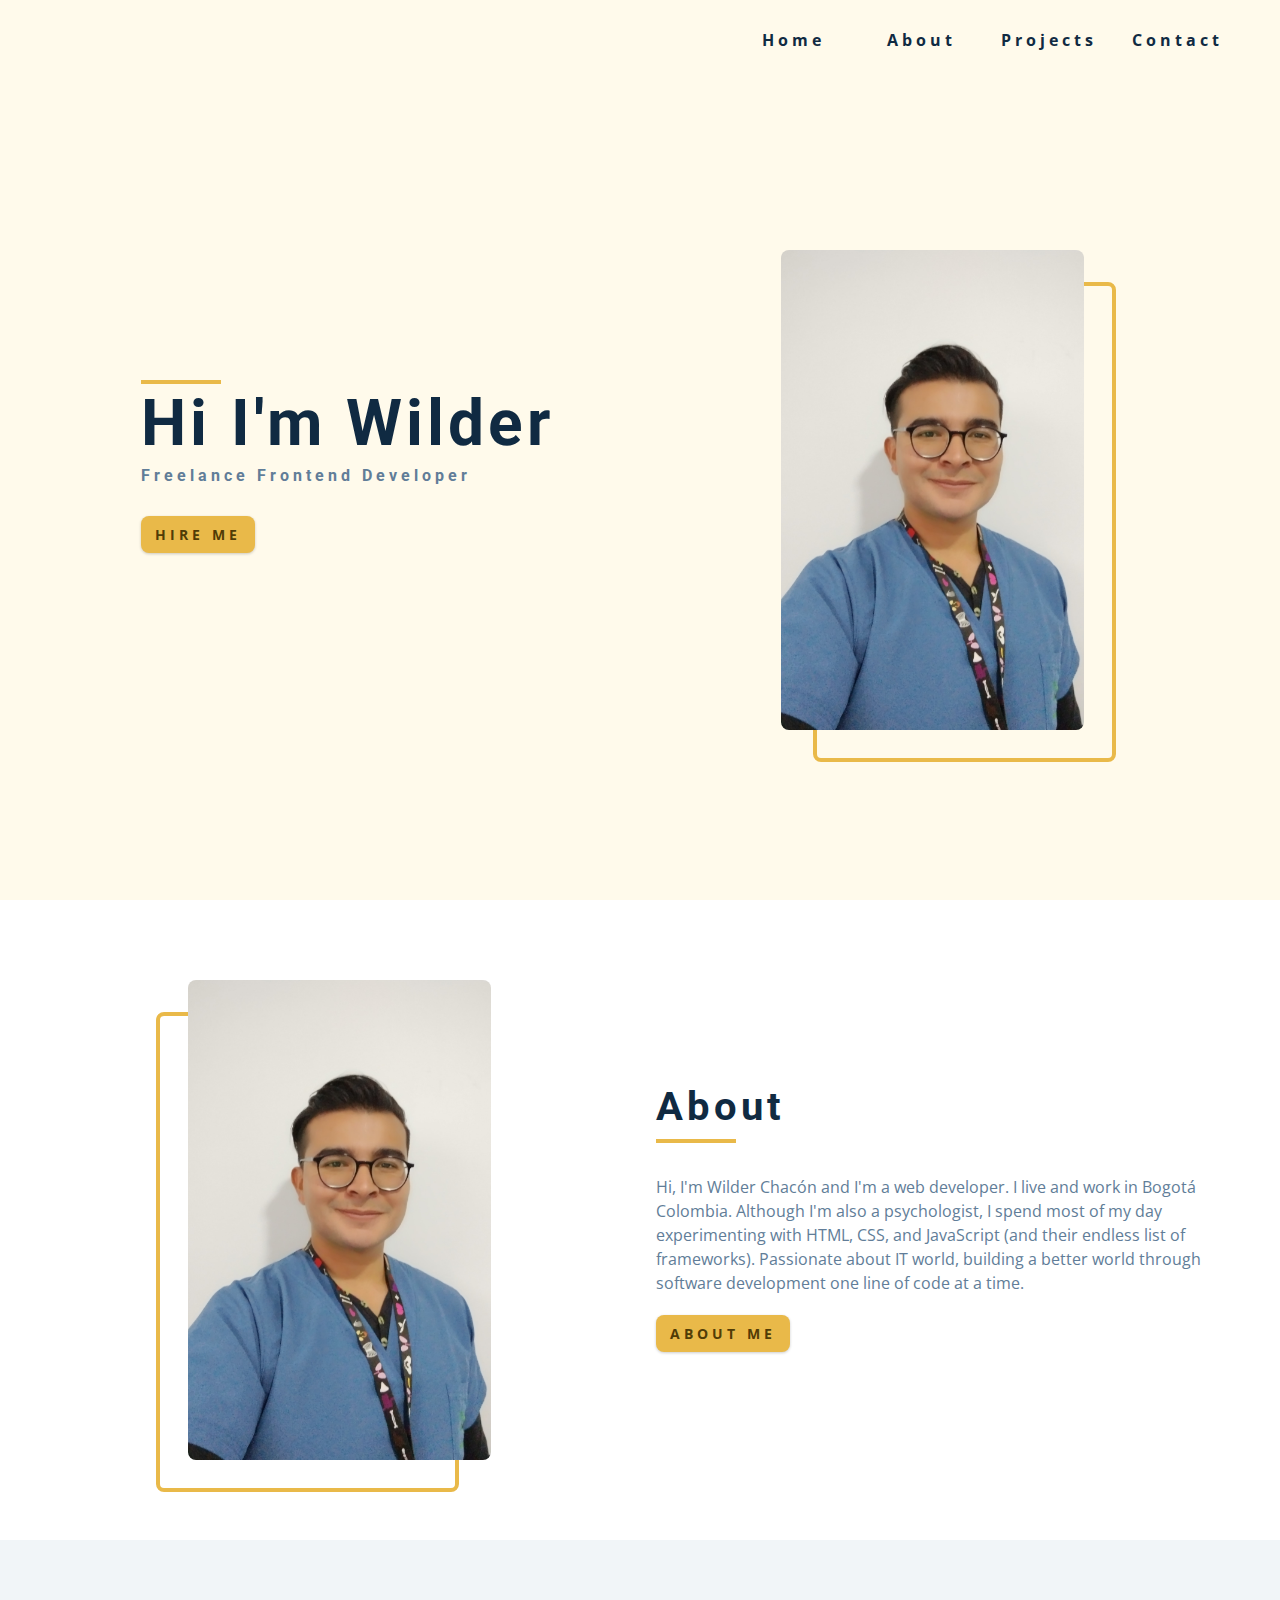
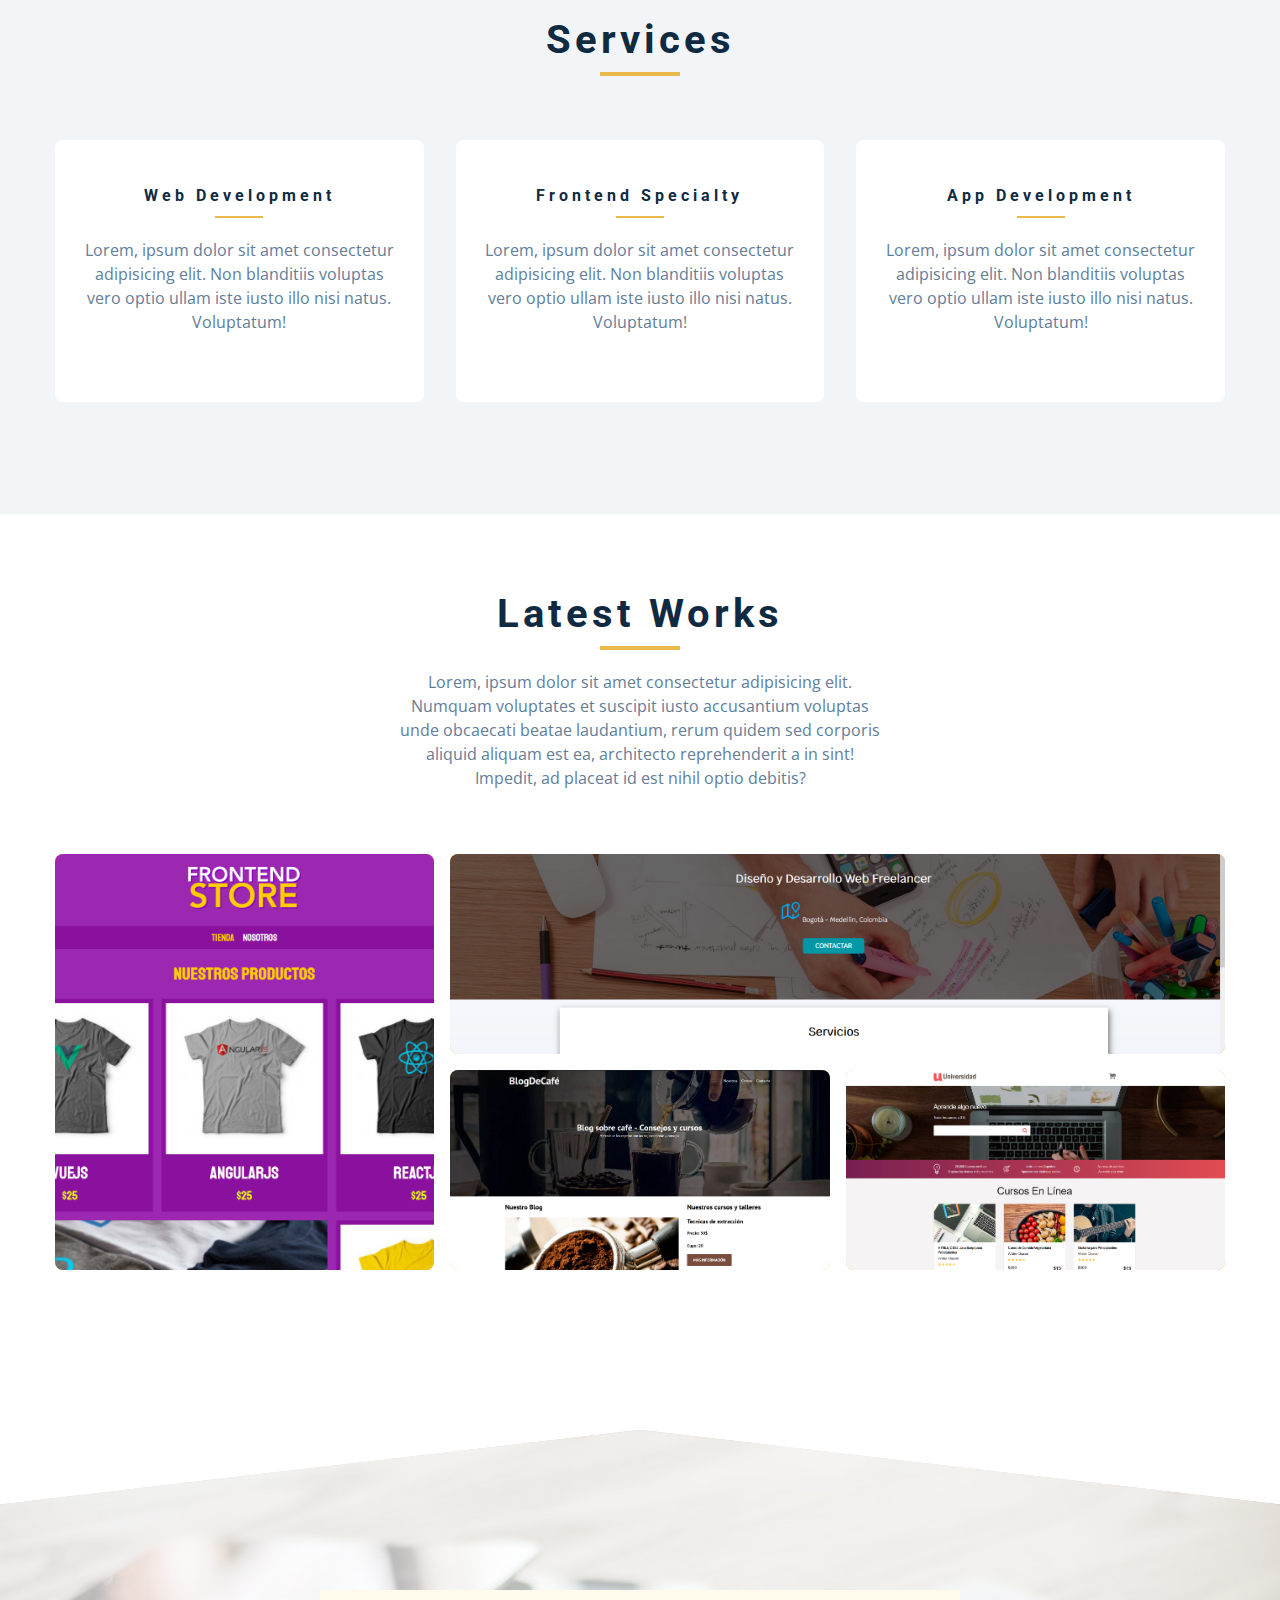
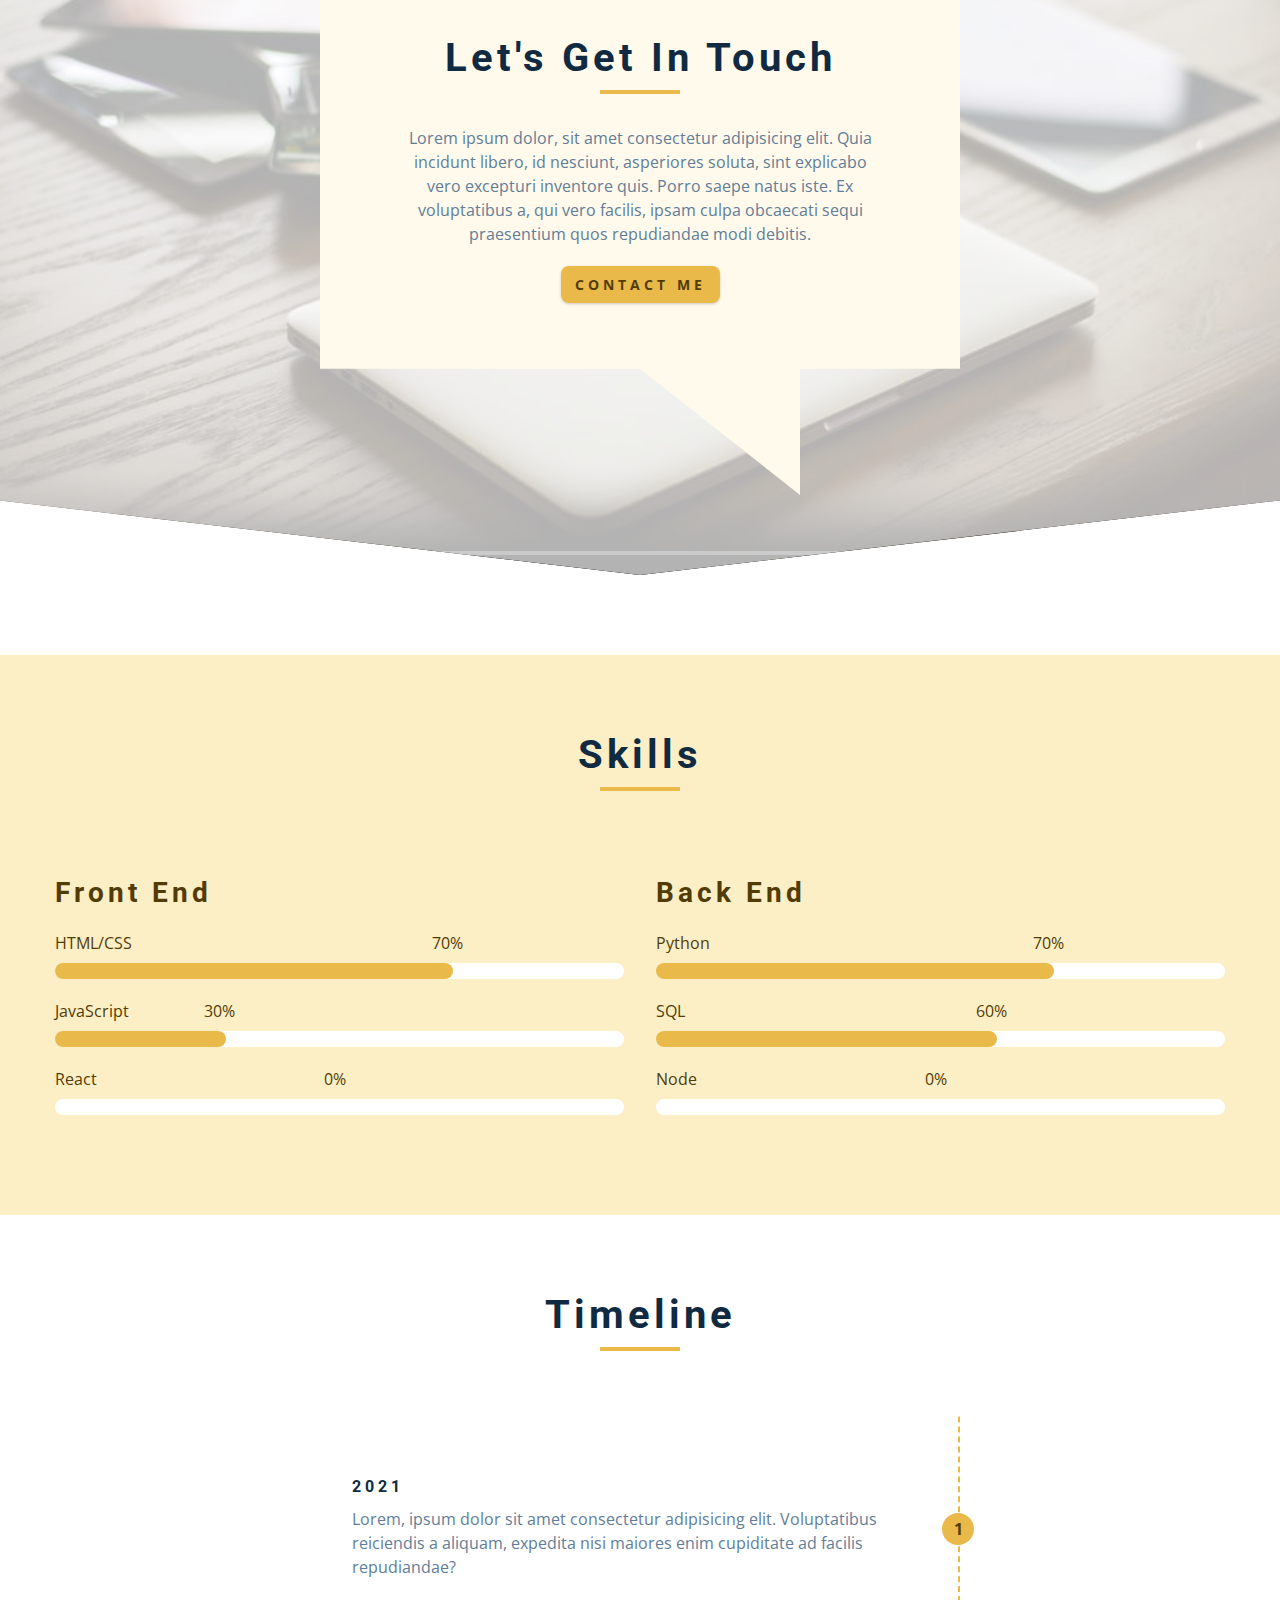
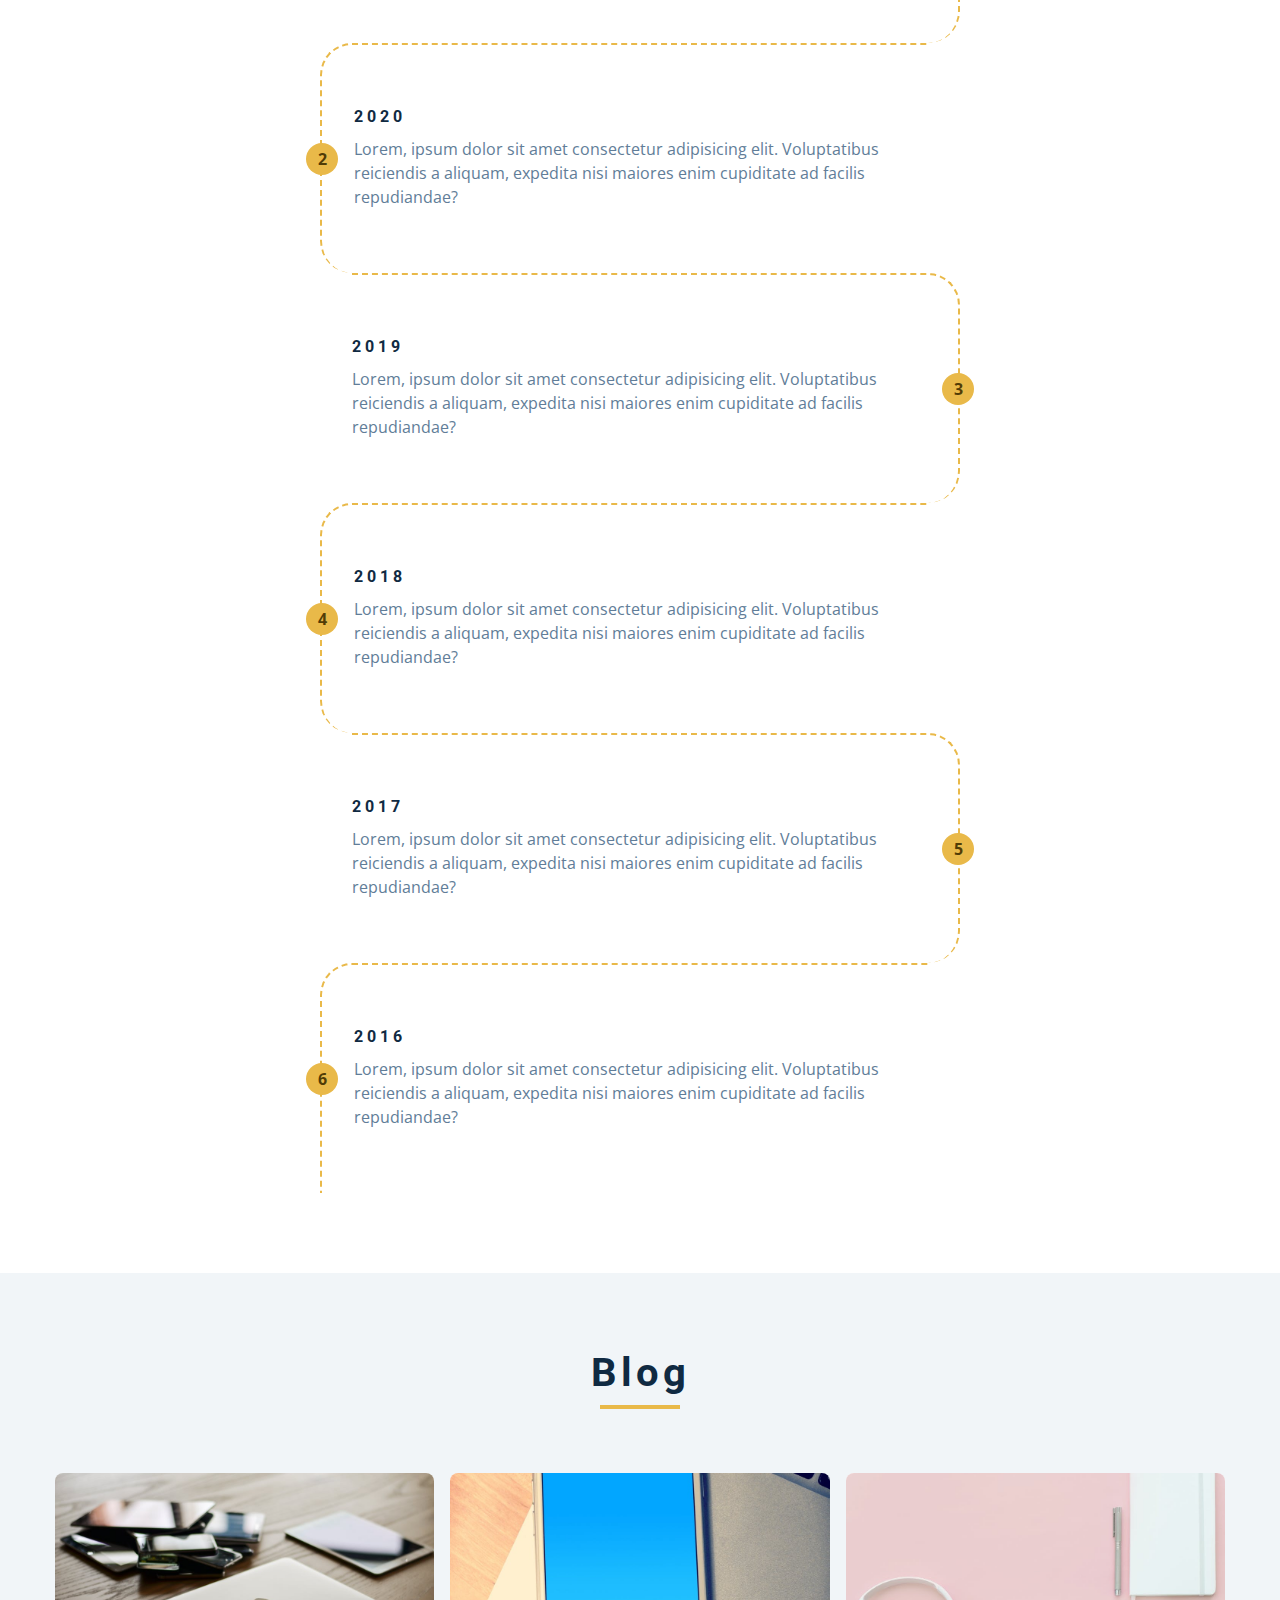
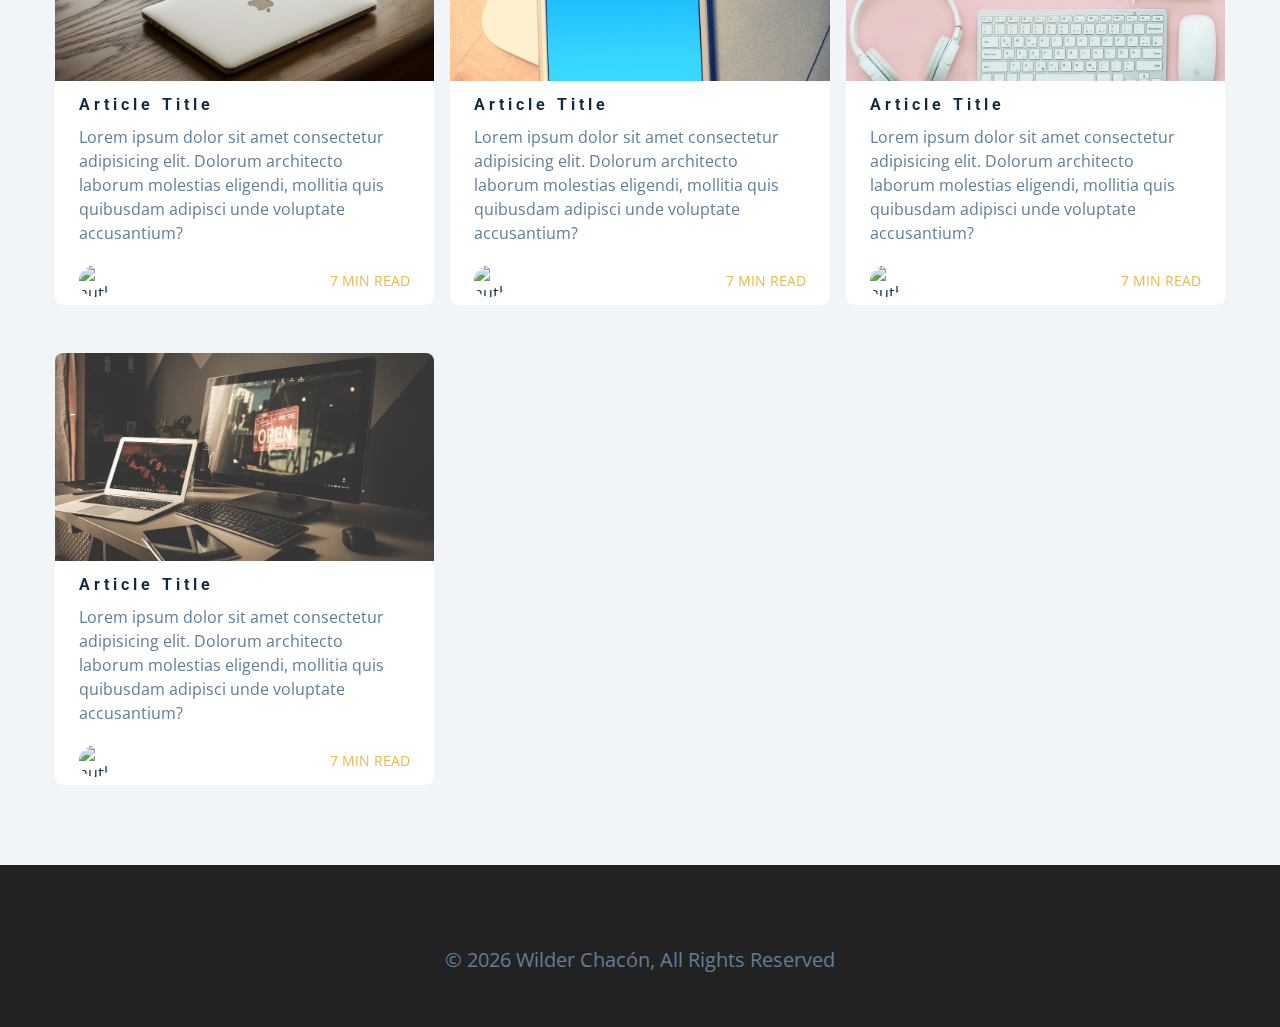
==== index.html @ e67a5738 "3" ====
<!DOCTYPE html>
<html lang="en">
    <head>
        <meta charset="UTF-8" />
        <meta name="viewport" content="width=device-width, initial-scale=1.0" />
        <title>Wilder Chacón || Home</title>
        <!-- font-awesome -->
        <link
            rel="stylesheet"
            href="./fontawesome-free-5.12.1-web/css/all.min.css"
        />
        <!-- css -->
        <link rel="stylesheet" href="./css/styles.css" />
    </head>
    <body>
        <!-- navbar -->
        <nav class="nav" id="nav">
            <div class="nav-center">
                <!-- nav header -->
                <div class="nav-header">
                    <!-- <img src="./images/logo.svg" class="nav-logo" alt="" /> -->
                    <button class="nav-btn" id="nav-btn">
                        <i class="fas fa-bars"></i>
                    </button>
                </div>
                <!-- nav links -->
                <ul class="nav-links">
                    <li>
                        <a href="./index.html">home</a>
                    </li>
                    <li>
                        <a href="./about.html">about</a>
                    </li>
                    <li>
                        <a href="./projects.html">projects</a>
                    </li>
                    <li>
                        <a href="./contact.html">contact</a>
                    </li>
                </ul>
            </div>
        </nav>
        <!-- end of navbar -->
        <!-- sidebar -->
        <aside class="sidebar" id="sidebar">
            <div>
                <button class="close-btn" id="close-btn">
                    <i class="fas fa-times"></i>
                </button>
                <ul class="sidebar-links">
                    <li>
                        <a href="./index.html">home</a>
                    </li>
                    <li>
                        <a href="./about.html">about</a>
                    </li>
                    <li>
                        <a href="./projects.html">projects</a>
                    </li>
                    <li>
                        <a href="./contact.html">contact</a>
                    </li>
                </ul>
                <!-- social icons -->
                <ul class="social-icons">
                    <li>
                        <a href="https://twitter.com" class="social-icon">
                            <i class="fab fa-facebook"></i>
                        </a>
                    </li>
                    <li>
                        <a href="https://twitter.com" class="social-icon">
                            <i class="fab fa-linkedin"></i>
                        </a>
                    </li>
                    <li>
                        <a href="https://twitter.com" class="social-icon">
                            <i class="fab fa-squarespace"></i>
                        </a>
                    </li>
                    <li>
                        <a href="https://twitter.com" class="social-icon">
                            <i class="fab fa-behance"></i>
                        </a>
                    </li>
                    <li>
                        <a href="https://twitter.com" class="social-icon">
                            <i class="fab fa-instagram"></i>
                        </a>
                    </li>
                </ul>
            </div>
        </aside>
        <!-- end of sidebar -->
        <!-- header -->
        <header class="hero">
            <div class="section-center hero-center">
                <article class="hero-info">
                    <div class="underline"></div>
                    <h1>Hi i'm Wilder</h1>
                    <h4>freelance frontend developer</h4>
                    <a href="./contact.html" class="btn hero-btn">hire me </a>
                    <ul class="social-icons hero-icons">
                        <li>
                            <a href="https://twitter.com" class="social-icon">
                                <i class="fab fa-facebook"></i>
                            </a>
                        </li>
                        <li>
                            <a href="https://twitter.com" class="social-icon">
                                <i class="fab fa-linkedin"></i>
                            </a>
                        </li>
                        <li>
                            <a href="https://twitter.com" class="social-icon">
                                <i class="fab fa-squarespace"></i>
                            </a>
                        </li>
                        <li>
                            <a href="https://twitter.com" class="social-icon">
                                <i class="fab fa-behance"></i>
                            </a>
                        </li>
                        <li>
                            <a href="https://twitter.com" class="social-icon">
                                <i class="fab fa-instagram"></i>
                            </a>
                        </li>
                    </ul>
                </article>
                <article class="hero-img">
                    <img
                        src="./images/hero-img.jpg"
                        class="hero-photo"
                        alt="Wilder Chacón"
                    />
                </article>
            </div>
        </header>
        <!-- end of header -->
        <!-- about -->
        <section class="section about">
            <div class="section-center about-center">
                <!-- about img -->
                <article class="about-img">
                    <img
                        src="./images/hero-img-small.jpg"
                        class="hero-photo"
                        alt="about img"
                    />
                </article>
                <!-- about info -->
                <article class="about-info">
                    <!-- section title -->
                    <div class="section-title about-title">
                        <h2>about</h2>
                        <div class="underline"></div>
                    </div>
                    <!-- end of section title -->
                    <p>
                        Hi, I'm Wilder Chacón and I'm a web developer. I live and work in Bogotá Colombia. Although I'm also a psychologist, I spend most of my day experimenting with HTML, CSS, and JavaScript (and their endless list of frameworks). Passionate about IT world, building a better world through software development one line of code at a time. 
                    </p>
                    <a href="./about.html" class="btn">about me</a>
                </article>
            </div>
        </section>
        <!-- end of about -->
        <!-- services -->
        <section class="section bg-grey">
            <!-- section title -->
            <div class="section-title">
                <h2>services</h2>
                <div class="underline"></div>
            </div>
            <!-- end of section title -->
            <div class="services-center section-center">
                <!-- single service -->
                <article class="service">
                    <i class="fas fa-code service-icon"> </i>
                    <h4>web development</h4>
                    <div class="underline"></div>
                    <p>
                        Lorem, ipsum dolor sit amet consectetur adipisicing
                        elit. Non blanditiis voluptas vero optio ullam iste
                        iusto illo nisi natus. Voluptatum!
                    </p>
                </article>
                <!-- end of single service -->
                <!-- single service -->
                <article class="service">
                    <i class="fab fa-sketch service-icon"> </i>
                    <h4>frontend specialty</h4>
                    <div class="underline"></div>
                    <p>
                        Lorem, ipsum dolor sit amet consectetur adipisicing
                        elit. Non blanditiis voluptas vero optio ullam iste
                        iusto illo nisi natus. Voluptatum!
                    </p>
                </article>
                <!-- end of single service -->
                <!-- single service -->
                <article class="service">
                    <i class="fab fa-android service-icon"> </i>
                    <h4>app development</h4>
                    <div class="underline"></div>
                    <p>
                        Lorem, ipsum dolor sit amet consectetur adipisicing
                        elit. Non blanditiis voluptas vero optio ullam iste
                        iusto illo nisi natus. Voluptatum!
                    </p>
                </article>
                <!-- end of single service -->
            </div>
        </section>
        <!-- end of services -->
        <!-- projects -->
        <section class="section projects">
            <!-- section title -->
            <div class="section-title">
                <h2>Latest works</h2>
                <div class="underline"></div>
                <p class="projects-text">
                    Lorem, ipsum dolor sit amet consectetur adipisicing elit.
                    Numquam voluptates et suscipit iusto accusantium voluptas
                    unde obcaecati beatae laudantium, rerum quidem sed corporis
                    aliquid aliquam est ea, architecto reprehenderit a in sint!
                    Impedit, ad placeat id est nihil optio debitis?
                </p>
            </div>
            <!-- end of section title -->
            <div class="section-center projects-center">
                <!-- single project -->
                <a href="./projects.html" class="project-1">
                    <article class="project">
                        <img
                            src="./images/Captura_freelance_web.png"
                            class="project-img"
                            alt="single project"
                        />
                        <div class="project-info">
                            <h4>Proyect Web Designer</h4>
                            <p>client name</p>
                        </div>
                    </article>
                </a>
                <!-- end of single project -->
                <!-- single project -->
                <a href="./projects.html" class="project-2">
                    <article class="project">
                        <img
                            src="./images/Captura_frontendStore_web.png"
                            class="project-img"
                            alt="single project"
                        />
                        <div class="project-info">
                            <h4>FrontEnd-Store</h4>
                            <p>client name</p>
                        </div>
                    </article>
                </a>
                <!-- end of single project -->
                <!-- single project -->
                <a href="./projects.html" class="project-3">
                    <article class="project">
                        <img
                            src="./images/Captura_blogCafe_web.png"
                            class="project-img"
                            alt="single project"
                        />
                        <div class="project-info">
                            <h4>Blog sobre café</h4>
                            <p>client name</p>
                        </div>
                    </article>
                </a>
                <!-- end of single project -->
                <!-- single project -->
                <a href="./projects.html" class="project-4">
                    <article class="project">
                        <img
                            src="./images/Captura_soppingCart_web.png"
                            class="project-img"
                            alt="single project"
                        />
                        <div class="project-info">
                            <h4>Shopping-cart Store</h4>
                            <p>client name</p>
                        </div>
                    </article>
                </a>
                <!-- end of single project -->
            </div>
        </section>
        <!-- end of projects -->
        <!-- connect -->
        <section class="connect">
            <video
                controls
                autoplay
                muted
                loop
                class="video-container"
                poster="./images/project-1.jpeg"
            >
                <source src="./videos/connect.mp4" type="video/mp4" />
                Sorry, your browser does not support embedded videos
            </video>
            <div class="video-banner">
                <!-- section title -->
                <div class="section-title">
                    <h2>Let's get in touch</h2>
                    <div class="underline"></div>
                </div>
                <!-- end of section title -->
                <p class="video-text">
                    Lorem ipsum dolor, sit amet consectetur adipisicing elit.
                    Quia incidunt libero, id nesciunt, asperiores soluta, sint
                    explicabo vero excepturi inventore quis. Porro saepe natus
                    iste. Ex voluptatibus a, qui vero facilis, ipsam culpa
                    obcaecati sequi praesentium quos repudiandae modi debitis.
                </p>
                <a href="./contact.html" class="btn">contact me</a>
            </div>
        </section>
        <!-- end of connect -->
        <!-- skills -->
        <section class="section skills">
            <!-- section title -->
            <div class="section-title">
                <h2>skills</h2>
                <div class="underline"></div>
            </div>
            <!-- end of section title -->
            <div class="section-center skills-center">
                <article>
                    <h3>front end</h3>
                    <!-- single skill -->
                    <div class="skill">
                        <p>HTML/CSS</p>
                        <div class="skill-container">
                            <div class="skill-value"></div>
                            <p class="skill-text">70%</p>
                        </div>
                    </div>
                    <!-- end of single skill -->
                    <!-- single skill -->
                    <div class="skill">
                        <p>JavaScript</p>
                        <div class="skill-container">
                            <div class="skill-value value-30"></div>
                            <p class="skill-text skill-30">30%</p>
                        </div>
                    </div>
                    <!-- end of single skill -->
                    <!-- single skill -->
                    <div class="skill">
                        <p>React</p>
                        <div class="skill-container">
                            <div class="skill-value value-0"></div>
                            <p class="skill-text skill-0">0%</p>
                        </div>
                    </div>
                    <!-- end of single skill -->
                </article>
                <article>
                    <h3>back end</h3>
                    <!-- single skill -->
                    <div class="skill">
                        <p>Python</p>
                        <div class="skill-container">
                            <div class="skill-value value-70"></div>
                            <p class="skill-text skill-70">70%</p>
                        </div>
                    </div>
                    <!-- end of single skill -->
                    <!-- single skill -->
                    <div class="skill">
                        <p>SQL</p>
                        <div class="skill-container">
                            <div class="skill-value value-60"></div>
                            <p class="skill-text skill-60">60%</p>
                        </div>
                    </div>
                    <!-- end of single skill -->

                    <!-- single skill -->
                    <div class="skill">
                        <p>Node</p>
                        <div class="skill-container">
                            <div class="skill-value value-0"></div>
                            <p class="skill-text skill-0">0%</p>
                        </div>
                    </div>
                    <!-- end of single skill -->
                </article>
            </div>
        </section>
        <!-- end of skills -->
        <!-- timeline -->
        <section class="section timeline">
            <!-- section title -->
            <div class="section-title">
                <h2>timeline</h2>
                <div class="underline"></div>
            </div>
            <!-- end of section title -->
            <div class="section-center timeline-center">
                <!-- single timeline event -->
                <article class="timeline-event">
                    <h4>2021</h4>
                    <p>
                        Lorem, ipsum dolor sit amet consectetur adipisicing
                        elit. Voluptatibus reiciendis a aliquam, expedita nisi
                        maiores enim cupiditate ad facilis repudiandae?
                    </p>
                    <span class="number"> 1 </span>
                </article>
                <!-- end of single timeline event -->
                <!-- single timeline event -->
                <article class="timeline-event">
                    <h4>2020</h4>
                    <p>
                        Lorem, ipsum dolor sit amet consectetur adipisicing
                        elit. Voluptatibus reiciendis a aliquam, expedita nisi
                        maiores enim cupiditate ad facilis repudiandae?
                    </p>
                    <span class="number"> 2 </span>
                </article>
                <!-- end of single timeline event -->
                <!-- single timeline event -->
                <article class="timeline-event">
                    <h4>2019</h4>
                    <p>
                        Lorem, ipsum dolor sit amet consectetur adipisicing
                        elit. Voluptatibus reiciendis a aliquam, expedita nisi
                        maiores enim cupiditate ad facilis repudiandae?
                    </p>
                    <span class="number"> 3 </span>
                </article>
                <!-- end of single timeline event -->
                <!-- single timeline event -->
                <article class="timeline-event">
                    <h4>2018</h4>
                    <p>
                        Lorem, ipsum dolor sit amet consectetur adipisicing
                        elit. Voluptatibus reiciendis a aliquam, expedita nisi
                        maiores enim cupiditate ad facilis repudiandae?
                    </p>
                    <span class="number"> 4 </span>
                </article>
                <!-- end of single timeline event -->
                <!-- single timeline event -->
                <article class="timeline-event">
                    <h4>2017</h4>
                    <p>
                        Lorem, ipsum dolor sit amet consectetur adipisicing
                        elit. Voluptatibus reiciendis a aliquam, expedita nisi
                        maiores enim cupiditate ad facilis repudiandae?
                    </p>
                    <span class="number"> 5 </span>
                </article>
                <!-- end of single timeline event -->
                <!-- single timeline event -->
                <article class="timeline-event">
                    <h4>2016</h4>
                    <p>
                        Lorem, ipsum dolor sit amet consectetur adipisicing
                        elit. Voluptatibus reiciendis a aliquam, expedita nisi
                        maiores enim cupiditate ad facilis repudiandae?
                    </p>
                    <span class="number"> 6 </span>
                </article>
                <!-- end of single timeline event -->
            </div>
        </section>
        <!--end of  timeline -->
        <!-- blog -->
        <section class="section blog">
            <!-- section title -->
            <div class="section-title">
                <h2>blog</h2>
                <div class="underline"></div>
            </div>
            <!-- end of section title -->
            <div class="section-center blog-center">
                <!-- single article -->
                <div class="card">
                    <!-- front of the card -->
                    <div class="card-side card-front">
                        <img src="./images/project-1.jpeg" alt="" />
                        <div class="card-info">
                            <h4>article title</h4>
                            <p>
                                Lorem ipsum dolor sit amet consectetur
                                adipisicing elit. Dolorum architecto laborum
                                molestias eligendi, mollitia quis quibusdam
                                adipisci unde voluptate accusantium?
                            </p>
                            <div class="card-footer">
                                <img
                                    src="./images/hero-img-small.jpeg"
                                    alt="author img"
                                />
                                <p>7 min read</p>
                            </div>
                        </div>
                    </div>
                    <!-- card back -->
                    <div class="card-side card-back">
                        <button class="btn">read more</button>
                    </div>
                </div>
                <!-- end of single article -->
                <!-- single article -->
                <div class="card">
                    <!-- front of the card -->
                    <div class="card-side card-front">
                        <img src="./images/project-2.jpeg" alt="" />
                        <div class="card-info">
                            <h4>article title</h4>
                            <p>
                                Lorem ipsum dolor sit amet consectetur
                                adipisicing elit. Dolorum architecto laborum
                                molestias eligendi, mollitia quis quibusdam
                                adipisci unde voluptate accusantium?
                            </p>
                            <div class="card-footer">
                                <img
                                    src="./images/hero-img-small.jpeg"
                                    alt="author img"
                                />
                                <p>7 min read</p>
                            </div>
                        </div>
                    </div>
                    <!-- card back -->
                    <div class="card-side card-back">
                        <button class="btn">read more</button>
                    </div>
                </div>
                <!-- end of single article -->
                <!-- single article -->
                <div class="card">
                    <!-- front of the card -->
                    <div class="card-side card-front">
                        <img src="./images/project-3.jpeg" alt="" />
                        <div class="card-info">
                            <h4>article title</h4>
                            <p>
                                Lorem ipsum dolor sit amet consectetur
                                adipisicing elit. Dolorum architecto laborum
                                molestias eligendi, mollitia quis quibusdam
                                adipisci unde voluptate accusantium?
                            </p>
                            <div class="card-footer">
                                <img
                                    src="./images/hero-img-small.jpeg"
                                    alt="author img"
                                />
                                <p>7 min read</p>
                            </div>
                        </div>
                    </div>
                    <!-- card back -->
                    <div class="card-side card-back">
                        <button class="btn">read more</button>
                    </div>
                </div>
                <!-- end of single article -->
                <!-- single article -->
                <div class="card">
                    <!-- front of the card -->
                    <div class="card-side card-front">
                        <img src="./images/project-4.jpeg" alt="" />
                        <div class="card-info">
                            <h4>article title</h4>
                            <p>
                                Lorem ipsum dolor sit amet consectetur
                                adipisicing elit. Dolorum architecto laborum
                                molestias eligendi, mollitia quis quibusdam
                                adipisci unde voluptate accusantium?
                            </p>
                            <div class="card-footer">
                                <img
                                    src="./images/hero-img-small.jpeg"
                                    alt="author img"
                                />
                                <p>7 min read</p>
                            </div>
                        </div>
                    </div>
                    <!-- card back -->
                    <div class="card-side card-back">
                        <button class="btn">read more</button>
                    </div>
                </div>
                <!-- end of single article -->
            </div>
        </section>
        <!--end of  blog -->
        <!-- footer -->
        <footer class="footer">
            <!-- social icons -->
            <ul class="social-icons">
                <li>
                    <a href="https://twitter.com" class="social-icon">
                        <i class="fab fa-facebook"></i>
                    </a>
                </li>
                <li>
                    <a href="https://twitter.com" class="social-icon">
                        <i class="fab fa-linkedin"></i>
                    </a>
                </li>
                <li>
                    <a href="https://twitter.com" class="social-icon">
                        <i class="fab fa-squarespace"></i>
                    </a>
                </li>
                <li>
                    <a href="https://twitter.com" class="social-icon">
                        <i class="fab fa-behance"></i>
                    </a>
                </li>
                <li>
                    <a href="https://twitter.com" class="social-icon">
                        <i class="fab fa-instagram"></i>
                    </a>
                </li>
            </ul>
            <p>
                &copy; <span id="date"></span> Wilder Chacón, all rights
                reserved
            </p>
        </footer>
        <script src="./js/app.js"></script>
    </body>
</html>
---- css/styles.css ----
/*
=============== 
Fonts
===============
*/
@import url("https://fonts.googleapis.com/css?family=Open+Sans|Roboto:400,700&display=swap");

/*
=============== 
Variables
===============
*/

:root {
    /* dark shades of primary color*/
    --clr-primary-1: hsl(43, 86%, 17%);
    --clr-primary-2: hsl(43, 77%, 27%);
    --clr-primary-3: hsl(43, 72%, 37%);
    --clr-primary-4: hsl(42, 63%, 48%);
    /* primary/main color */
    --clr-primary-5: hsl(42, 78%, 60%);
    /* lighter shades of primary color */
    --clr-primary-6: hsl(43, 89%, 70%);
    --clr-primary-7: hsl(43, 90%, 76%);
    --clr-primary-8: hsl(45, 86%, 81%);
    --clr-primary-9: hsl(45, 90%, 88%);
    --clr-primary-10: hsl(45, 100%, 96%);
    /* darkest grey - used for headings */
    --clr-grey-1: hsl(209, 61%, 16%);
    --clr-grey-2: hsl(211, 39%, 23%);
    --clr-grey-3: hsl(209, 34%, 30%);
    --clr-grey-4: hsl(209, 28%, 39%);
    /* grey used for paragraphs */
    --clr-grey-5: hsl(210, 22%, 49%);
    --clr-grey-6: hsl(209, 23%, 60%);
    --clr-grey-7: hsl(211, 27%, 70%);
    --clr-grey-8: hsl(210, 31%, 80%);
    --clr-grey-9: hsl(212, 33%, 89%);
    --clr-grey-10: hsl(210, 36%, 96%);
    --clr-white: #fff;
    --ff-primary: "Roboto", sans-serif;
    --ff-secondary: "Open Sans", sans-serif;
    --transition: all 0.3s linear;
    --spacing: 0.25rem;
    --radius: 0.5rem;
    --light-shadow: 0 5px 15px rgba(0, 0, 0, 0.1);
    --dark-shadow: 0 5px 15px rgba(0, 0, 0, 0.2);
    --max-width: 1170px;
}
/*
=============== 
Global Styles
===============
*/

*,
::after,
::before {
    margin: 0;
    padding: 0;
    box-sizing: border-box;
}
body {
    font-family: var(--ff-secondary);
    background: var(--clr-white);
    color: var(--clr-grey-1);
    line-height: 1.5;
    font-size: 0.875rem;
}
ul {
    list-style-type: none;
}
a {
    text-decoration: none;
}
img:not(.nav-logo) {
    width: 100%;
    display: block;
}

h1,
h2,
h3,
h4 {
    letter-spacing: var(--spacing);
    text-transform: capitalize;
    line-height: 1.25;
    margin-bottom: 0.75rem;
    font-family: var(--ff-primary);
}
h1 {
    font-size: 3rem;
}
h2 {
    font-size: 2rem;
}
h3 {
    font-size: 1.25rem;
}
h4 {
    font-size: 0.875rem;
}
p {
    margin-bottom: 1.25rem;
    color: var(--clr-grey-5);
}
@media screen and (min-width: 800px) {
    h1 {
        font-size: 4rem;
    }
    h2 {
        font-size: 2.5rem;
    }
    h3 {
        font-size: 1.75rem;
    }
    h4 {
        font-size: 1rem;
    }
    body {
        font-size: 1rem;
    }
    h1,
    h2,
    h3,
    h4 {
        line-height: 1;
    }
}
/*  global classes */

.btn {
    text-transform: uppercase;
    background: var(--clr-primary-5);
    color: var(--clr-primary-1);
    padding: 0.375rem 0.75rem;
    letter-spacing: var(--spacing);
    display: inline-block;
    font-weight: 700;
    transition: var(--transition);
    font-size: 0.875rem;
    border: 2px solid transparent;
    cursor: pointer;
    box-shadow: 0 1px 3px rgba(0, 0, 0, 0.2);
    border-radius: var(--radius);
}
.btn:hover {
    color: var(--clr-primary-1);
    background: var(--clr-primary-7);
}
/* section */
.section {
    padding: 5rem 0;
}

.section-center {
    width: 90vw;
    margin: 0 auto;
    max-width: 1170px;
}
@media screen and (min-width: 992px) {
    .section-center {
        width: 95vw;
    }
}
/* added during recording */
.underline {
    width: 5rem;
    height: 0.25rem;
    margin-bottom: 1.25rem;
    background: var(--clr-primary-5);
    margin-left: auto;
    margin-right: auto;
}
.section-title {
    margin-bottom: 4rem;
    text-align: center;
}
.bg-grey {
    background: var(--clr-grey-10);
}
/*
=============== 
Navbar
===============
*/

.nav-links {
    display: none;
}

.nav {
    height: 5rem;
    padding: 1rem;
    display: grid;
    align-items: center;
    transition: var(--transition);
}

.nav-center {
    width: 100%;
    max-width: 1170px;
    margin: 0 auto;
}

.nav-header {
    display: grid;
    grid-template-columns: auto 1fr;
    align-items: center;
}

.nav-btn {
    background: transparent;
    border-color: transparent;
    color: var(--clr-primary-5);
    font-size: 2rem;
    cursor: pointer;
    justify-self: end;
}

@media screen and (min-width: 768px) {
    .nav {
        background: var(--clr-primary-10);
    }
    .nav-btn {
        display: none;
    }
    .nav-links {
        display: grid;
        grid-template-columns: repeat(4, 1fr);
        justify-items: center;
        -moz-column-gap: 2rem;
        column-gap: 2rem;
        justify-self: end;
    }
    .nav-links a {
        text-transform: capitalize;
        color: var(--clr-grey-1);
        font-weight: bold;
        letter-spacing: var(--spacing);
        transition: var(--transition);
    }
    .nav-links a:hover {
        color: var(--clr-primary-5);
    }
    .nav-center {
        display: grid;
        grid-template-columns: auto 1fr;
        align-items: center;
    }
}

/* fixed navbar */

.navbar-fixed {
    position: fixed;
    top: 0;
    left: 0;
    width: 100%;
    background: var(--clr-white);
    z-index: 2;
    box-shadow: var(--light-shadow);
}

/*
=============== 
Sidebar
===============
*/

.sidebar {
    position: fixed;
    top: 0;
    left: 0;
    width: 100%;
    height: 100%;
    background: var(--clr-grey-10);
    z-index: 4;
    display: grid;
    /* align-items: center;
    justify-content: center; */
    place-items: center;
    transition: var(--transition);
    /* add later */
    transform: translate(-100%);
}

.show-sidebar {
    transform: translate(0);
}

.sidebar-links {
    text-align: center;
}

.sidebar-links a {
    font-size: 2rem;
    text-transform: capitalize;
    transition: var(--transition);
    color: var(--clr-grey-5);
    letter-spacing: var(--spacing);
    display: inline-block;
    margin-bottom: 1.5rem;
}

.sidebar-links a:hover {
    color: var(--clr-primary-5);
}

.social-icons {
    display: grid;
    margin-top: 3rem;
    width: 20rem;
    grid-template-columns: repeat(5, 1fr);
    justify-items: center;
}

.social-icon {
    font-size: 1.5rem;
    color: var(--clr-grey-1);
    transition: var(--transition);
}

.social-icon:hover {
    color: var(--clr-primary-5);
}

.close-btn {
    position: absolute;
    top: 1rem;
    right: 1rem;
    font-size: 3rem;
    background: transparent;
    border: transparent;
    transition: var(--transition);
    color: #bb2525;
    cursor: pointer;
}

.close-btn:hover {
    color: #e66b6b;
}

/*
=============== 
Hero
===============
*/
/* underline added to globals */
.hero .underline {
    margin-bottom: 0.5rem;
    margin-left: 0;
}

.hero-img {
    display: none;
}

.hero {
    background: var(--clr-primary-10);
}

.hero-center {
    min-height: calc(100vh - 5rem);
    display: grid;
    place-items: center;
}

.hero-info h4 {
    color: var(--clr-grey-5);
}

.hero-icons {
    justify-items: start;
}

.hero-btn {
    margin-top: 1.25rem;
}

@media screen and (min-width: 992px) {
    .hero-img {
        display: block;
        position: relative;
    }
    .hero-center {
        grid-template-columns: 1fr 1fr;
    }
    .hero-img::before,
    .about-img::before {
        content: "";
        position: absolute;
        width: 100%;
        height: 100%;
        border: 0.25rem solid var(--clr-primary-5);
        top: 2rem;
        right: -2rem;
        border-radius: var(--radius);
    }
}

.hero-photo {
    max-width: 25rem;
    max-height: 30rem;
    -o-object-fit: cover;
    object-fit: cover;
    border-radius: var(--radius);
    position: relative;
}
/*
=============== 
About
===============
*/
/* section title added to globals */
.about-title {
    text-align: left;
    margin-bottom: 2rem;
}
.about-title .underline {
    margin-left: 0;
}
.about-center {
    display: grid;
    gap: 3rem 2rem;
}
.about-img {
    justify-self: center;
}

@media screen and (min-width: 992px) {
    .about-center {
        grid-template-columns: 1fr 1fr;
    }
    .about-img {
        position: relative;
    }
    .about-img::before {
        left: -2rem;
    }
    .about-info {
        align-self: center;
    }
}

/*
=============== 
Services
===============
*/

/* bg-grey in globals */
.service {
    background: var(--clr-white);
    padding: 3rem 1.5rem;
    margin-bottom: 2rem;
    border-radius: var(--radius);
    text-align: center;
    transition: var(--transition);
}

.service-icon {
    font-size: 2rem;
    margin-bottom: 1.5rem;
}

.service .underline {
    width: 3rem;
    height: 0.12rem;
    transition: var(--transition);
}

.service p {
    transition: var(--transition);
}

.service:hover {
    background: var(--clr-primary-5);
    color: var(--clr-white);
}

.service:hover p {
    color: var(--clr-white);
}

.service:hover .underline {
    background: var(--clr-white);
}

@media screen and (min-width: 676px) {
    .services-center {
        display: grid;
        grid-template-columns: 1fr 1fr;
        -moz-column-gap: 2rem;
        column-gap: 2rem;
    }
}

@media screen and (min-width: 992px) {
    .services-center {
        grid-template-columns: 1fr 1fr 1fr;
    }
}

/* small screen layout setup */
/*
=============== 
Projects
===============
*/
.projects-text {
    width: 85vw;
    max-width: 30rem;
    margin: 0 auto;
}

.project {
    position: relative;
    background: var(--clr-primary-5);
    border-radius: var(--radius);
    margin-bottom: 2rem;
}

.project-info {
    text-align: center;
    color: var(--clr-white);
    position: absolute;
    top: 50%;
    left: 50%;
    transform: translate(-50%, -50%);
    transition: var(--transition);
    opacity: 0;
}

.project-info p {
    text-transform: capitalize;
    color: var(--clr-white);
}

.project:hover .project-info {
    opacity: 1;
}

.project-img {
    border-radius: var(--radius);
    transition: var(--transition);
    height: 15rem;
    -o-object-fit: cover;
    object-fit: cover;
}

.project:hover .project-img {
    opacity: 0.1;
}

.project::after {
    content: "";
    position: absolute;
    top: 0;
    left: 0;
    width: 100%;
    height: 100%;
    border: 0.25rem solid var(--clr-white);
    border-radius: var(--radius);
    transition: var(--transition);
    opacity: 0;
}

.project:hover::after {
    opacity: 1;
    transform: scale(0.8);
}

@media screen and (min-width: 676px) {
    .projects-center {
        display: grid;
        grid-template-columns: 1fr 1fr;
        -moz-column-gap: 2rem;
        column-gap: 2rem;
    }
}

@media screen and (min-width: 992px) {
    .projects-center {
        grid-template-columns: repeat(3, 1fr);
    }
}

@media screen and (min-width: 1170px) {
    .projects-center {
        grid-template-rows: 200px 200px;
        gap: 1rem;
        grid-template-areas:
            "a b b"
            "a c d";
    }
    .project-img {
        height: 100%;
    }
    .project {
        height: 100%;
    }
    .project-2 {
        grid-area: a;
    }
    .project-1 {
        grid-area: b;
    }
    .project-3 {
        grid-area: c;
    }
    .project-4 {
        grid-area: d;
    }
}

/*
=============== 
Connect
===============
*/
.connect {
    min-height: 40vh;
    position: relative;
    padding: 10rem 0 5rem 0;
    margin: 5rem 0;
    display: grid;
    place-items: center;
}

.video-container {
    position: absolute;
    top: 0;
    left: 0;
    width: 100%;
    height: 100%;
    -o-object-fit: cover;
    object-fit: cover;
    z-index: -2;
}

.connect::after {
    content: "";
    position: absolute;
    top: 0;
    left: 0;
    width: 100%;
    height: 100%;
    background: var(--clr-white);
    opacity: 0.7;
    z-index: -1;
}

.video-banner .section-title {
    margin-bottom: 2rem;
}

.video-text {
    max-width: 30rem;
}

.video-banner {
    background: var(--clr-primary-10);
    padding: 3rem 5rem 12rem 5rem;
    text-align: center;
    -webkit-clip-path: polygon(
        0% 0%,
        100% 0%,
        100% 75%,
        75% 75%,
        75% 100%,
        50% 75%,
        0% 75%
    );
    clip-path: polygon(
        0% 0%,
        100% 0%,
        100% 75%,
        75% 75%,
        75% 100%,
        50% 75%,
        0% 75%
    );
}

.connect {
    -webkit-clip-path: polygon(
        50% 0%,
        100% 10%,
        100% 90%,
        50% 100%,
        0% 90%,
        0% 10%
    );
    clip-path: polygon(50% 0%, 100% 10%, 100% 90%, 50% 100%, 0% 90%, 0% 10%);
}

/*
=============== 
Skills
===============
*/

@media screen and (min-width: 768px) {
    .skills-center {
        display: grid;
        grid-template-columns: 1fr 1fr;
        -moz-column-gap: 2rem;
        column-gap: 2rem;
    }
}

.skills {
    background: var(--clr-primary-9);
}

.skills h3 {
    margin: 1.5rem 0;
    color: var(--clr-primary-1);
}

.skill {
    margin-bottom: 1.25rem;
}

.skill p {
    margin-bottom: 0.5rem;
    text-transform: capitalize;
    color: var(--clr-primary-1);
}

.skill-container {
    background: var(--clr-white);
    height: 1rem;
    width: 100%;
    border-radius: var(--radius);
    position: relative;
}

.skill-value {
    position: absolute;
    top: 0;
    left: 0;
    background: var(--clr-primary-5);
    height: 100%;
    width: 70%;
    border-radius: var(--radius);
}

.value-60 {
    width: 60%;
}

.value-30 {
    width: 30%;
}

.value-0 {
    width: 0%;
}

.skill-text {
    position: absolute;
    top: -2rem;
    left: 70%;
    transform: translateX(-70%);
}

.skill-60 {
    left: 60%;
}

.skill-30 {
    left: 30%;
}

.skill-0 {
    left: 50%;
}

/*
=============== 
Timeline
===============
*/

.timeline-center {
    width: 80vw;
    max-width: 40rem;
}

.timeline-event {
    border-top: 2px dashed var(--clr-primary-5);
    margin: 0;
    padding: 4rem 2rem;
    position: relative;
}

.timeline p {
    margin-bottom: 0;
}

.timeline-event:nth-child(even) {
    border-left: 2px dashed var(--clr-primary-5);
    border-top-left-radius: 2rem;
    border-bottom-left-radius: 2rem;
    margin-right: 2rem;
    padding-right: 0;
}

.timeline-event:nth-child(odd) {
    border-right: 2px dashed var(--clr-primary-5);
    border-top-right-radius: 2rem;
    border-bottom-right-radius: 2rem;
    margin-left: 2rem;
    padding-left: 0;
}

.timeline-event:first-child {
    border-top: 0;
    border-top-right-radius: 0;
}

.timeline-event:last-child {
    border-bottom-left-radius: 0;
}

.number {
    position: absolute;
    top: 50%;
    transform: translate(-50%, -50%);
    margin-bottom: 0;
    background: var(--clr-primary-5);
    width: 2rem;
    height: 2rem;
    border-radius: 50%;
    display: grid;
    place-items: center;
    color: var(--clr-primary-1);
    font-weight: bold;
}

.timeline-event:nth-child(even) .number {
    left: 0;
}

.timeline-event:nth-child(odd) .number {
    right: 0;
    transform: translate(50%, -50%);
}

/*
=============== 
Blog
===============
*/

.blog {
    background: var(--clr-grey-10);
}

.card {
    height: 27rem;
    position: relative;
    perspective: 1500px;
}

.card-side {
    transition: all 2s linear;
    -webkit-backface-visibility: hidden;
    backface-visibility: hidden;
    position: absolute;
    top: 0;
    left: 0;
    width: 100%;
    height: 100%;
    border-radius: var(--radius);
    -webkit-transform: translate3d(0, 0, 0);
    visibility: visible;
}

.card-front {
    background: var(--clr-white);
}

.card-back {
    background: var(--clr-primary-10);
    transform: rotateY(180deg);
    display: grid;
    place-items: center;
}

.card:hover .card-front {
    transform: rotateY(-180deg);
}

.card:hover .card-back {
    transform: rotateY(0);
}

/* rest of the styles */

.card-info {
    padding: 1rem 1.5rem;
}

.card-front img {
    height: 13rem;
    -o-object-fit: cover;
    object-fit: cover;
    border-top-right-radius: var(--radius);
    border-top-left-radius: var(--radius);
}

.card-footer {
    display: grid;
    grid-template-columns: auto 1fr;
    align-items: center;
}

.card-footer p {
    margin-bottom: 0;
    text-transform: uppercase;
    justify-self: end;
    color: var(--clr-primary-5);
    font-size: 0.85rem;
}

.card-footer img {
    width: 2rem;
    height: 2rem;
    -o-object-fit: cover;
    object-fit: cover;
    border-radius: 50%;
}

.blog-center {
    display: grid;
    grid-template-columns: repeat(auto-fill, minmax(330px, 1fr));
    gap: 3rem 1rem;
}

/*
=============== 
Footer
===============
*/

.footer {
    padding-bottom: 2rem;
    background: #222;
    display: grid;
    place-items: center;
}

.footer .social-icons {
    margin-bottom: 2rem;
}

footer .social-icon {
    color: var(--clr-primary-5);
}

footer .social-icon:hover {
    color: var(--clr-primary-10);
}

.footer p {
    font-size: 1.25rem;
    text-transform: capitalize;
}

/*
=============== 
Single Page
===============
*/

.single-page {
    background: var(--clr-primary-10);
    min-height: calc(100vh - 5rem - 198px);
    /* display: grid;
    grid-template-columns: 1fr;
    grid-template-rows: auto 1fr auto; */
}

.page-info {
    max-width: 700px;
}

.page-info a {
    text-transform: uppercase;
    color: var(--clr-primary-5);
    transition: var(--transition);
}
.page-info a:hover {
    color: var(--clr-primary-1);
}

/*
=============== 
Products Page
===============
*/

.projects-hero {
    height: 40vh;
    background: var(--clr-primary-10);
    display: grid;
    place-items: center;
}

.projects-hero .section-title {
    margin-bottom: 0;
}

.single-project {
    background: var(--clr-grey-10);
    border-radius: var(--radius);
}

.project-container img {
    border-top-left-radius: var(--radius);
    border-top-right-radius: var(--radius);
}

.project-container {
    position: relative;
}

.project-icon {
    position: absolute;
    font-size: 1.75rem;
    bottom: 0;
    left: 50%;
    transform: translate(-50%, 50%);
    width: 4rem;
    height: 4rem;
    display: grid;
    place-items: center;
    background: var(--clr-primary-5);
    border-radius: 50%;
    color: var(--clr-primary-1);
    border: 0.375rem solid var(--clr-grey-10);
}

.project-details {
    padding: 2rem 1.5rem;
}

.project-footer {
    display: grid;
    grid-template-rows: auto;
    color: var(--clr-primary-5);
}

.project-footer a {
    color: var(--clr-primary-5);
    text-transform: capitalize;
    transition: var(--transition);
    justify-self: right;

}

.project-footer a:hover {
    color: var(--clr-primary-1);
}

.projects-page-center {
    display: grid;
    grid-template-columns: repeat(auto-fill, minmax(330px, 1fr));
    gap: 3rem 1rem;
}
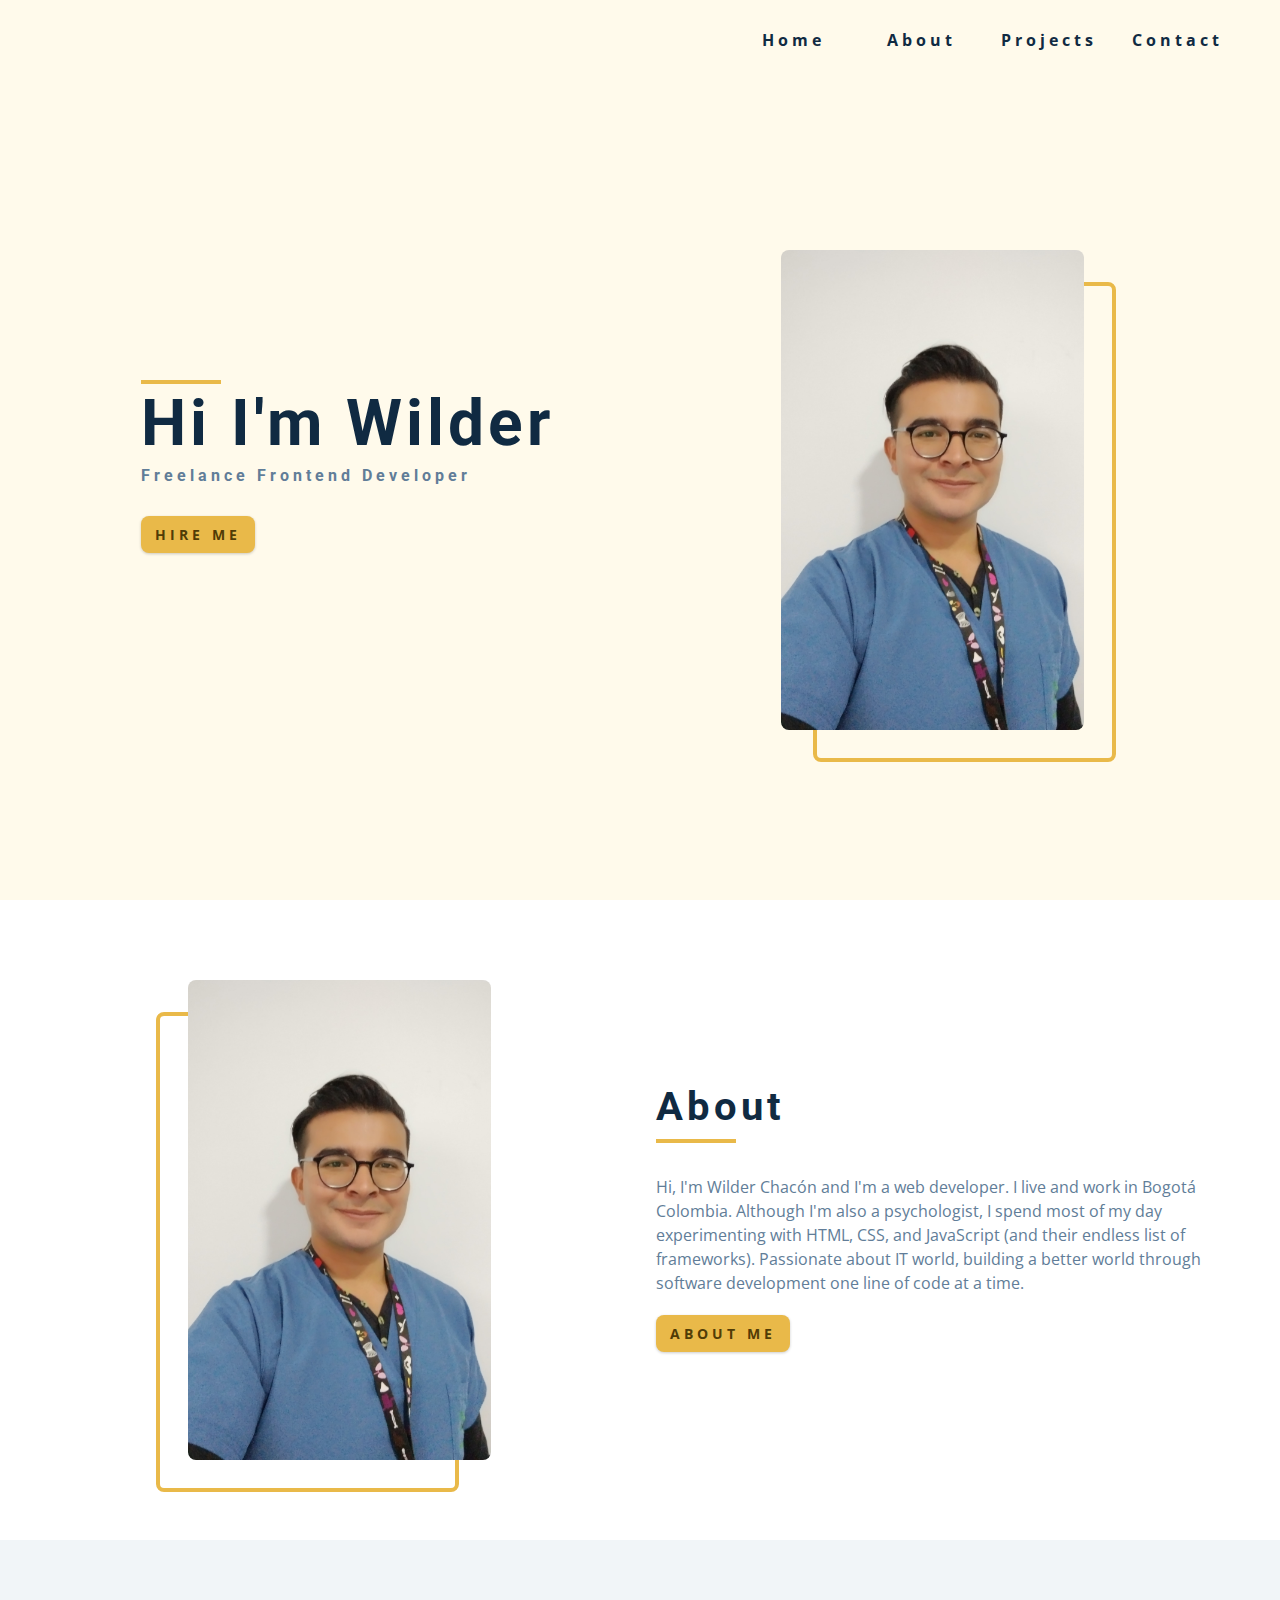
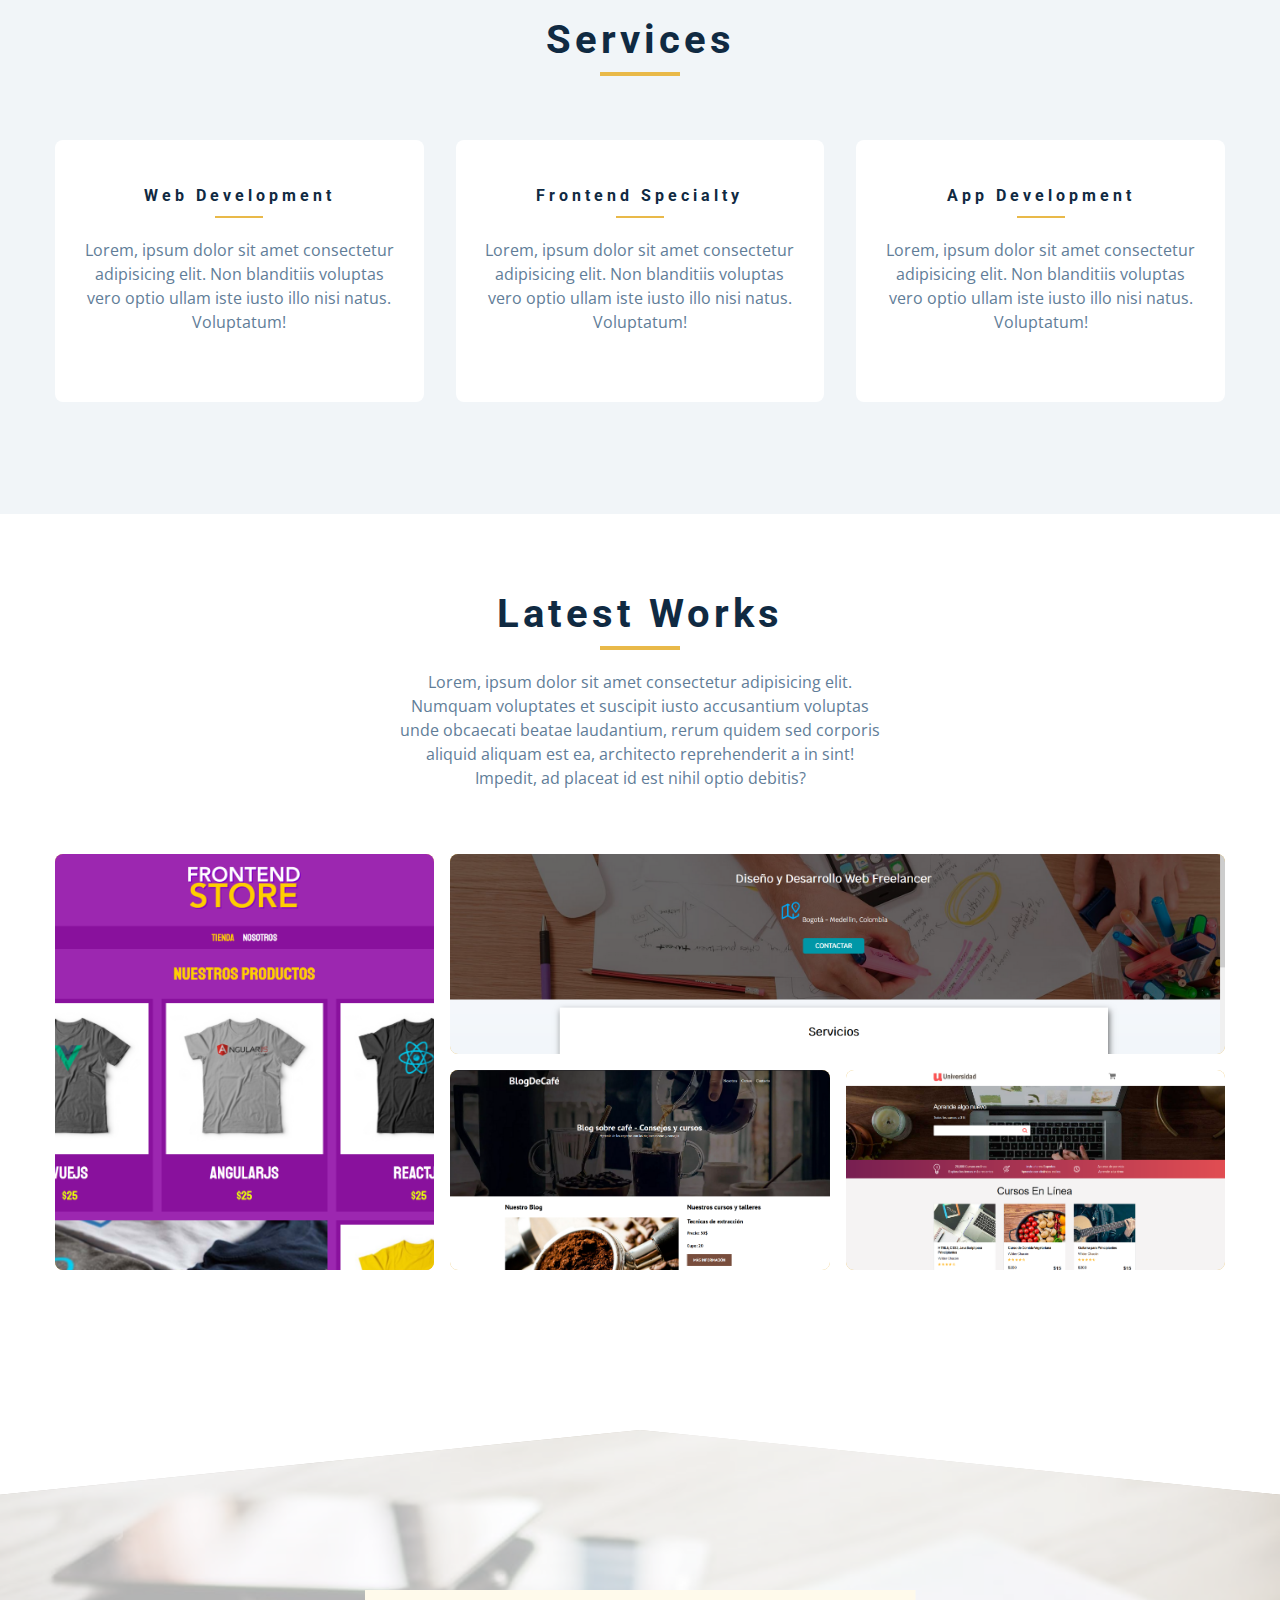
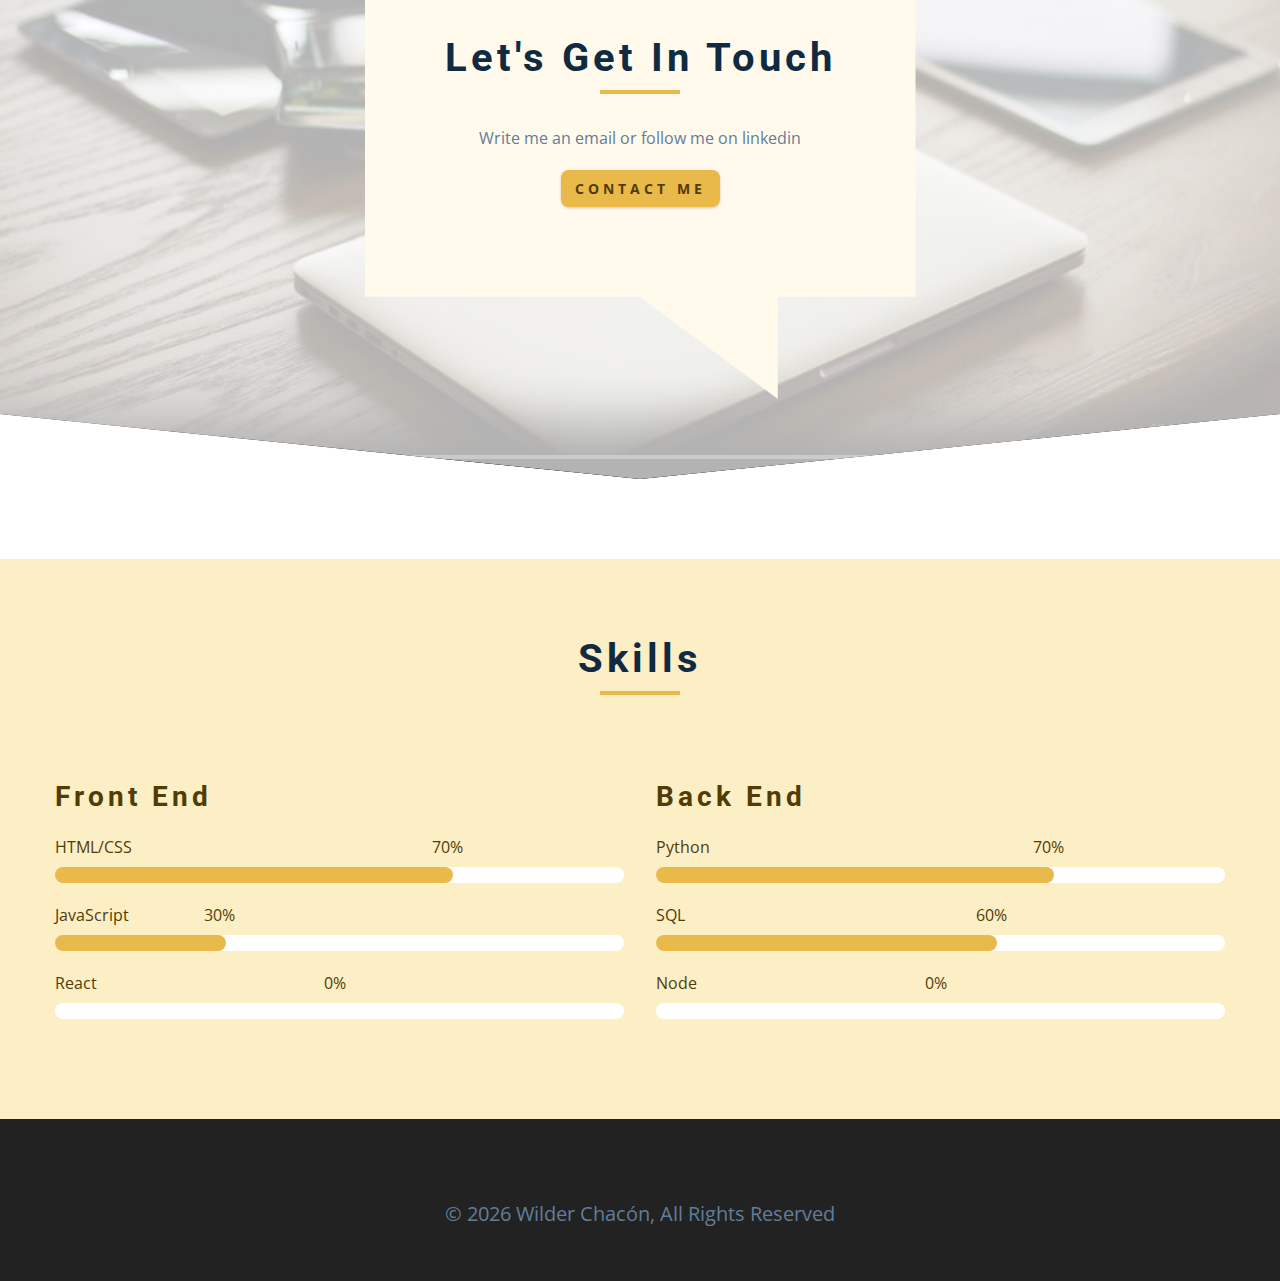
==== commit e5d87d3e: "5" ====
--- a/index.html
+++ b/index.html
@@ -313,11 +313,7 @@
                 </div>
                 <!-- end of section title -->
                 <p class="video-text">
-                    Lorem ipsum dolor, sit amet consectetur adipisicing elit.
-                    Quia incidunt libero, id nesciunt, asperiores soluta, sint
-                    explicabo vero excepturi inventore quis. Porro saepe natus
-                    iste. Ex voluptatibus a, qui vero facilis, ipsam culpa
-                    obcaecati sequi praesentium quos repudiandae modi debitis.
+                    Write me an email or follow me on linkedin
                 </p>
                 <a href="./contact.html" class="btn">contact me</a>
             </div>
@@ -397,206 +393,7 @@
         </section>
         <!-- end of skills -->
         <!-- timeline -->
-        <section class="section timeline">
-            <!-- section title -->
-            <div class="section-title">
-                <h2>timeline</h2>
-                <div class="underline"></div>
-            </div>
-            <!-- end of section title -->
-            <div class="section-center timeline-center">
-                <!-- single timeline event -->
-                <article class="timeline-event">
-                    <h4>2021</h4>
-                    <p>
-                        Lorem, ipsum dolor sit amet consectetur adipisicing
-                        elit. Voluptatibus reiciendis a aliquam, expedita nisi
-                        maiores enim cupiditate ad facilis repudiandae?
-                    </p>
-                    <span class="number"> 1 </span>
-                </article>
-                <!-- end of single timeline event -->
-                <!-- single timeline event -->
-                <article class="timeline-event">
-                    <h4>2020</h4>
-                    <p>
-                        Lorem, ipsum dolor sit amet consectetur adipisicing
-                        elit. Voluptatibus reiciendis a aliquam, expedita nisi
-                        maiores enim cupiditate ad facilis repudiandae?
-                    </p>
-                    <span class="number"> 2 </span>
-                </article>
-                <!-- end of single timeline event -->
-                <!-- single timeline event -->
-                <article class="timeline-event">
-                    <h4>2019</h4>
-                    <p>
-                        Lorem, ipsum dolor sit amet consectetur adipisicing
-                        elit. Voluptatibus reiciendis a aliquam, expedita nisi
-                        maiores enim cupiditate ad facilis repudiandae?
-                    </p>
-                    <span class="number"> 3 </span>
-                </article>
-                <!-- end of single timeline event -->
-                <!-- single timeline event -->
-                <article class="timeline-event">
-                    <h4>2018</h4>
-                    <p>
-                        Lorem, ipsum dolor sit amet consectetur adipisicing
-                        elit. Voluptatibus reiciendis a aliquam, expedita nisi
-                        maiores enim cupiditate ad facilis repudiandae?
-                    </p>
-                    <span class="number"> 4 </span>
-                </article>
-                <!-- end of single timeline event -->
-                <!-- single timeline event -->
-                <article class="timeline-event">
-                    <h4>2017</h4>
-                    <p>
-                        Lorem, ipsum dolor sit amet consectetur adipisicing
-                        elit. Voluptatibus reiciendis a aliquam, expedita nisi
-                        maiores enim cupiditate ad facilis repudiandae?
-                    </p>
-                    <span class="number"> 5 </span>
-                </article>
-                <!-- end of single timeline event -->
-                <!-- single timeline event -->
-                <article class="timeline-event">
-                    <h4>2016</h4>
-                    <p>
-                        Lorem, ipsum dolor sit amet consectetur adipisicing
-                        elit. Voluptatibus reiciendis a aliquam, expedita nisi
-                        maiores enim cupiditate ad facilis repudiandae?
-                    </p>
-                    <span class="number"> 6 </span>
-                </article>
-                <!-- end of single timeline event -->
-            </div>
-        </section>
-        <!--end of  timeline -->
-        <!-- blog -->
-        <section class="section blog">
-            <!-- section title -->
-            <div class="section-title">
-                <h2>blog</h2>
-                <div class="underline"></div>
-            </div>
-            <!-- end of section title -->
-            <div class="section-center blog-center">
-                <!-- single article -->
-                <div class="card">
-                    <!-- front of the card -->
-                    <div class="card-side card-front">
-                        <img src="./images/project-1.jpeg" alt="" />
-                        <div class="card-info">
-                            <h4>article title</h4>
-                            <p>
-                                Lorem ipsum dolor sit amet consectetur
-                                adipisicing elit. Dolorum architecto laborum
-                                molestias eligendi, mollitia quis quibusdam
-                                adipisci unde voluptate accusantium?
-                            </p>
-                            <div class="card-footer">
-                                <img
-                                    src="./images/hero-img-small.jpeg"
-                                    alt="author img"
-                                />
-                                <p>7 min read</p>
-                            </div>
-                        </div>
-                    </div>
-                    <!-- card back -->
-                    <div class="card-side card-back">
-                        <button class="btn">read more</button>
-                    </div>
-                </div>
-                <!-- end of single article -->
-                <!-- single article -->
-                <div class="card">
-                    <!-- front of the card -->
-                    <div class="card-side card-front">
-                        <img src="./images/project-2.jpeg" alt="" />
-                        <div class="card-info">
-                            <h4>article title</h4>
-                            <p>
-                                Lorem ipsum dolor sit amet consectetur
-                                adipisicing elit. Dolorum architecto laborum
-                                molestias eligendi, mollitia quis quibusdam
-                                adipisci unde voluptate accusantium?
-                            </p>
-                            <div class="card-footer">
-                                <img
-                                    src="./images/hero-img-small.jpeg"
-                                    alt="author img"
-                                />
-                                <p>7 min read</p>
-                            </div>
-                        </div>
-                    </div>
-                    <!-- card back -->
-                    <div class="card-side card-back">
-                        <button class="btn">read more</button>
-                    </div>
-                </div>
-                <!-- end of single article -->
-                <!-- single article -->
-                <div class="card">
-                    <!-- front of the card -->
-                    <div class="card-side card-front">
-                        <img src="./images/project-3.jpeg" alt="" />
-                        <div class="card-info">
-                            <h4>article title</h4>
-                            <p>
-                                Lorem ipsum dolor sit amet consectetur
-                                adipisicing elit. Dolorum architecto laborum
-                                molestias eligendi, mollitia quis quibusdam
-                                adipisci unde voluptate accusantium?
-                            </p>
-                            <div class="card-footer">
-                                <img
-                                    src="./images/hero-img-small.jpeg"
-                                    alt="author img"
-                                />
-                                <p>7 min read</p>
-                            </div>
-                        </div>
-                    </div>
-                    <!-- card back -->
-                    <div class="card-side card-back">
-                        <button class="btn">read more</button>
-                    </div>
-                </div>
-                <!-- end of single article -->
-                <!-- single article -->
-                <div class="card">
-                    <!-- front of the card -->
-                    <div class="card-side card-front">
-                        <img src="./images/project-4.jpeg" alt="" />
-                        <div class="card-info">
-                            <h4>article title</h4>
-                            <p>
-                                Lorem ipsum dolor sit amet consectetur
-                                adipisicing elit. Dolorum architecto laborum
-                                molestias eligendi, mollitia quis quibusdam
-                                adipisci unde voluptate accusantium?
-                            </p>
-                            <div class="card-footer">
-                                <img
-                                    src="./images/hero-img-small.jpeg"
-                                    alt="author img"
-                                />
-                                <p>7 min read</p>
-                            </div>
-                        </div>
-                    </div>
-                    <!-- card back -->
-                    <div class="card-side card-back">
-                        <button class="btn">read more</button>
-                    </div>
-                </div>
-                <!-- end of single article -->
-            </div>
-        </section>
+       
         <!--end of  blog -->
         <!-- footer -->
         <footer class="footer">
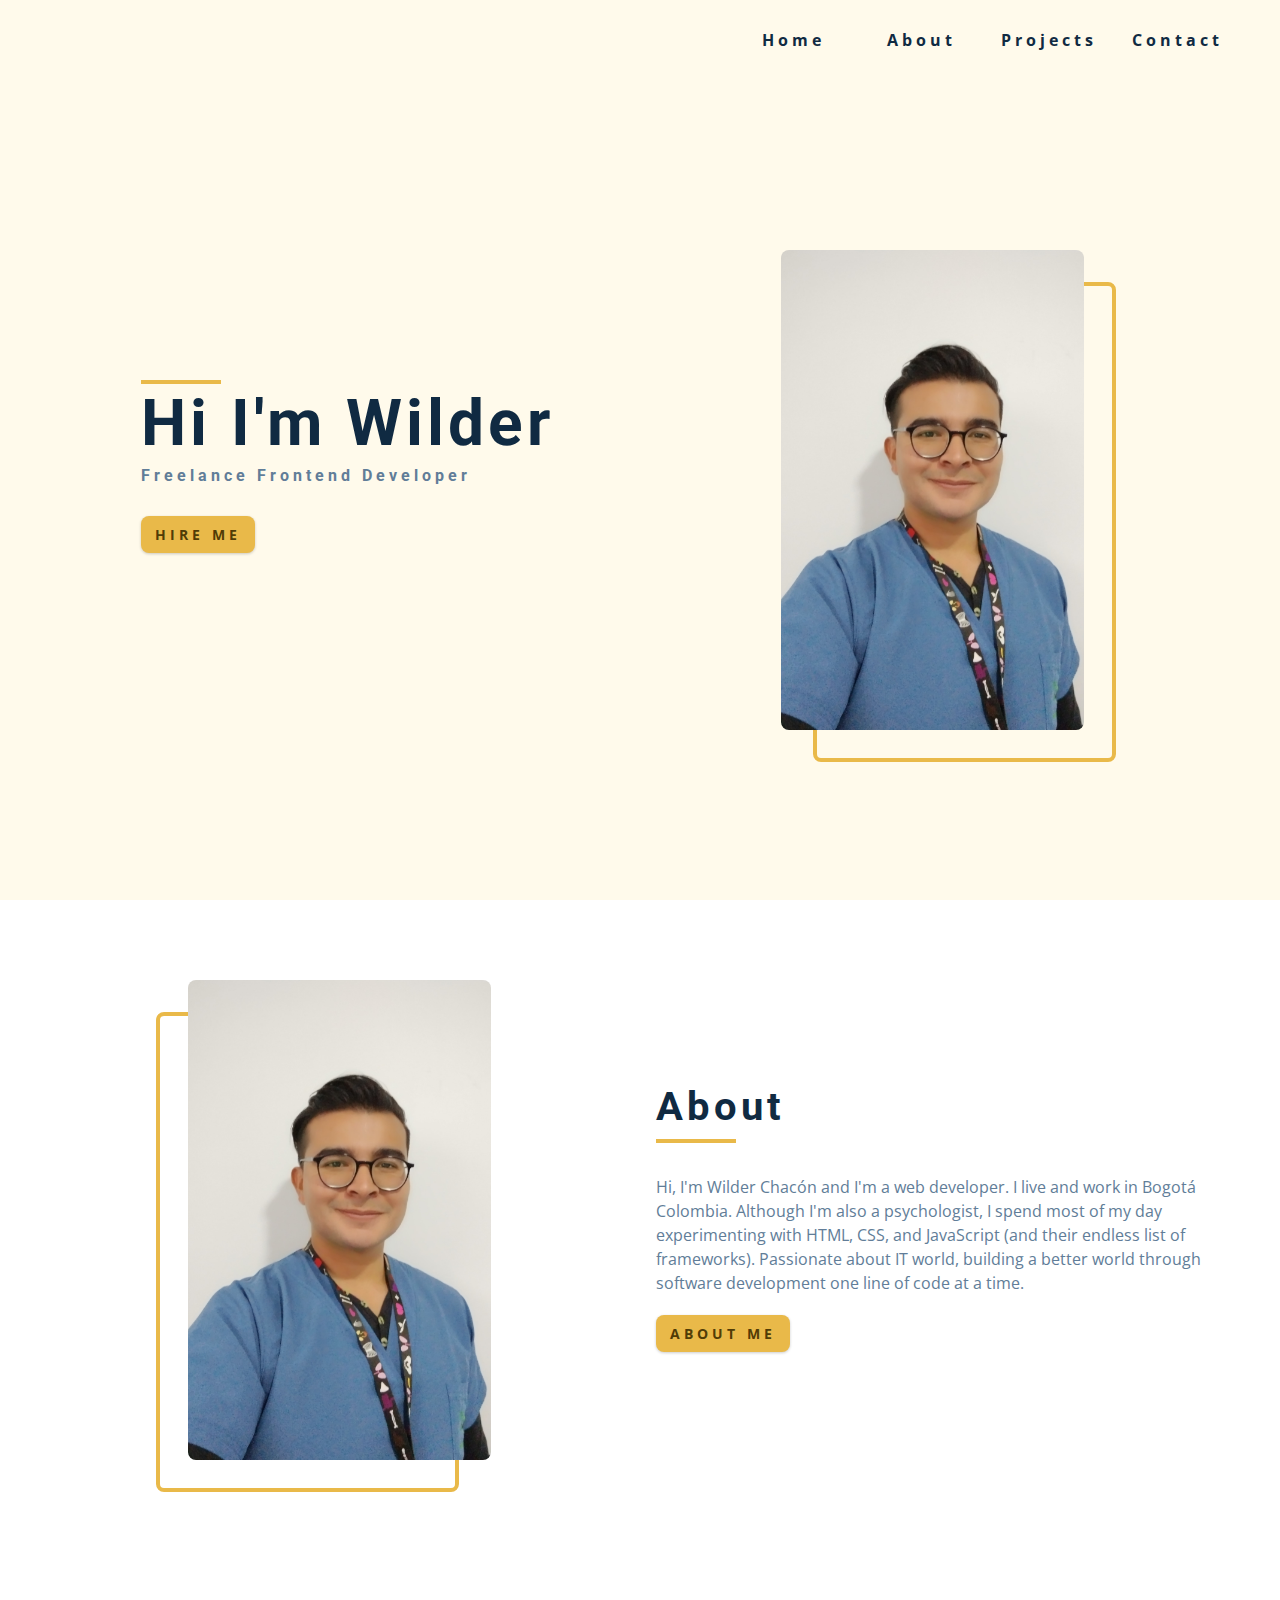
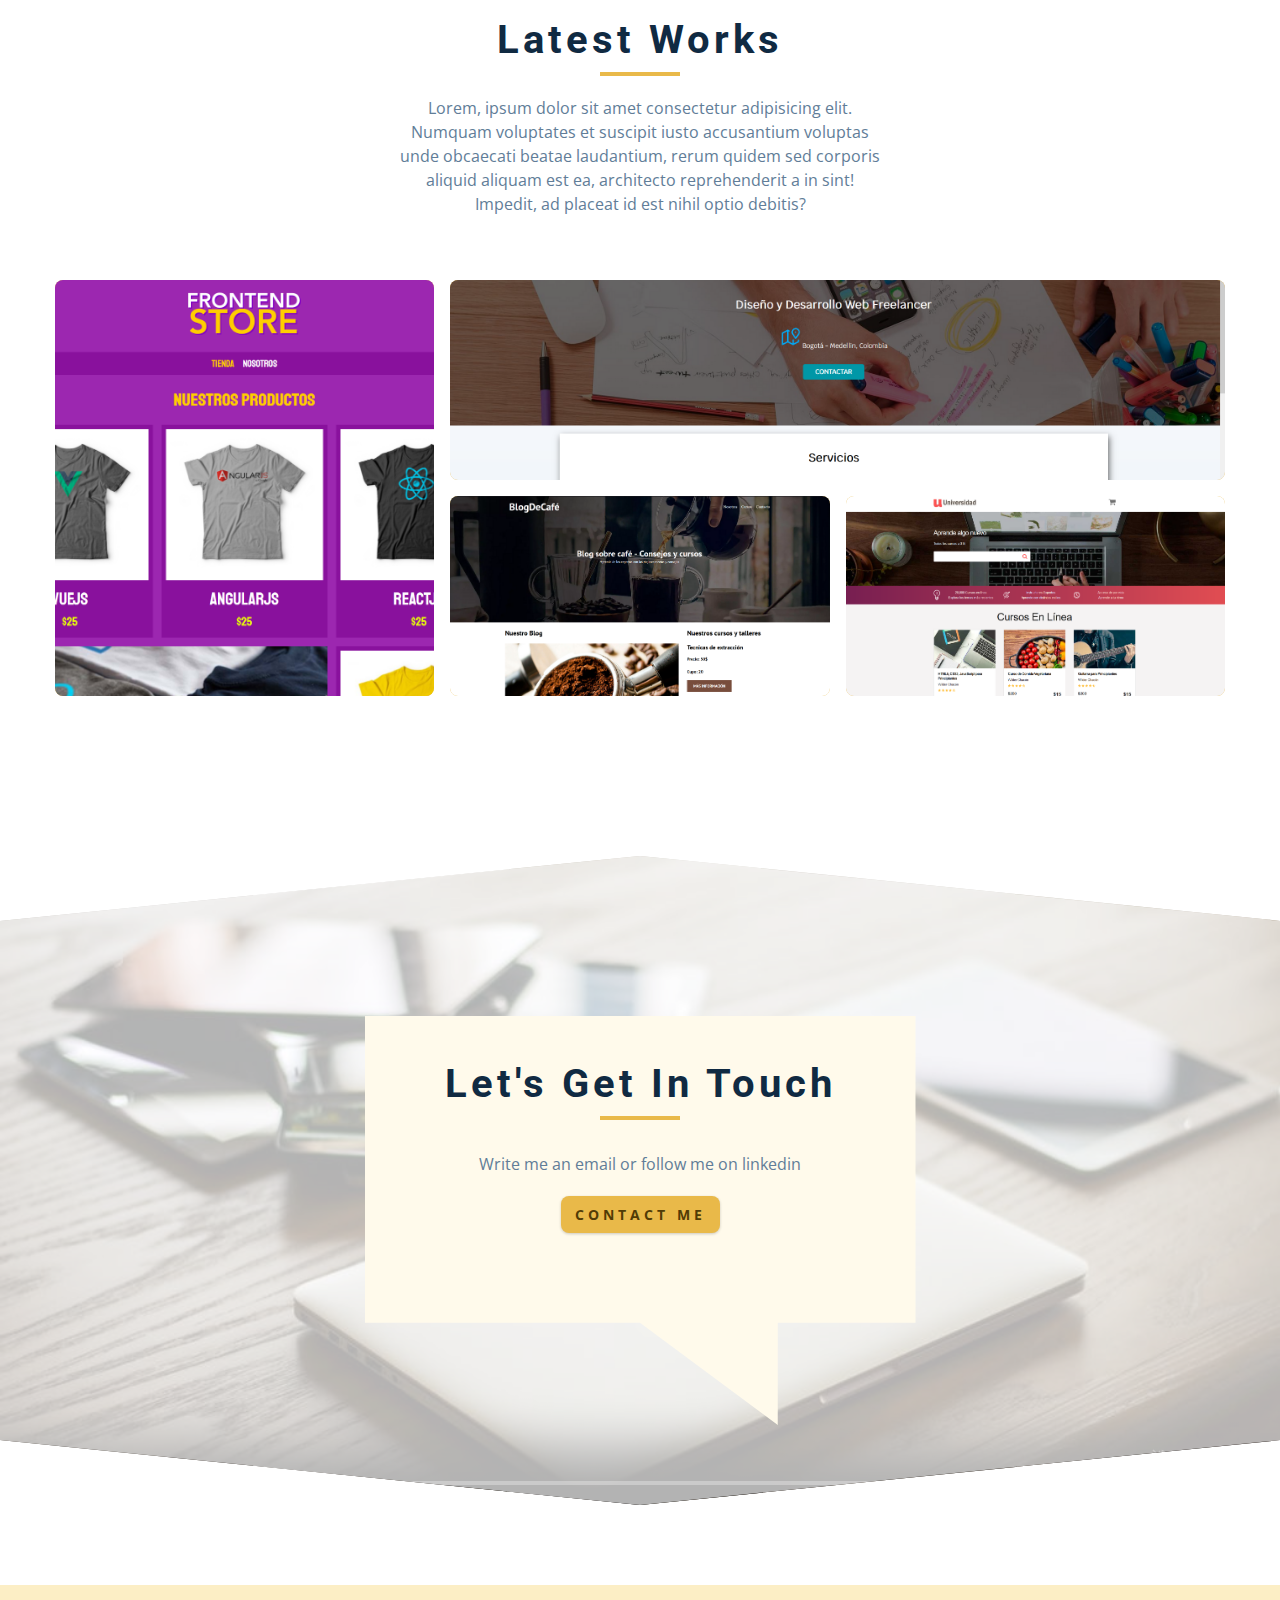
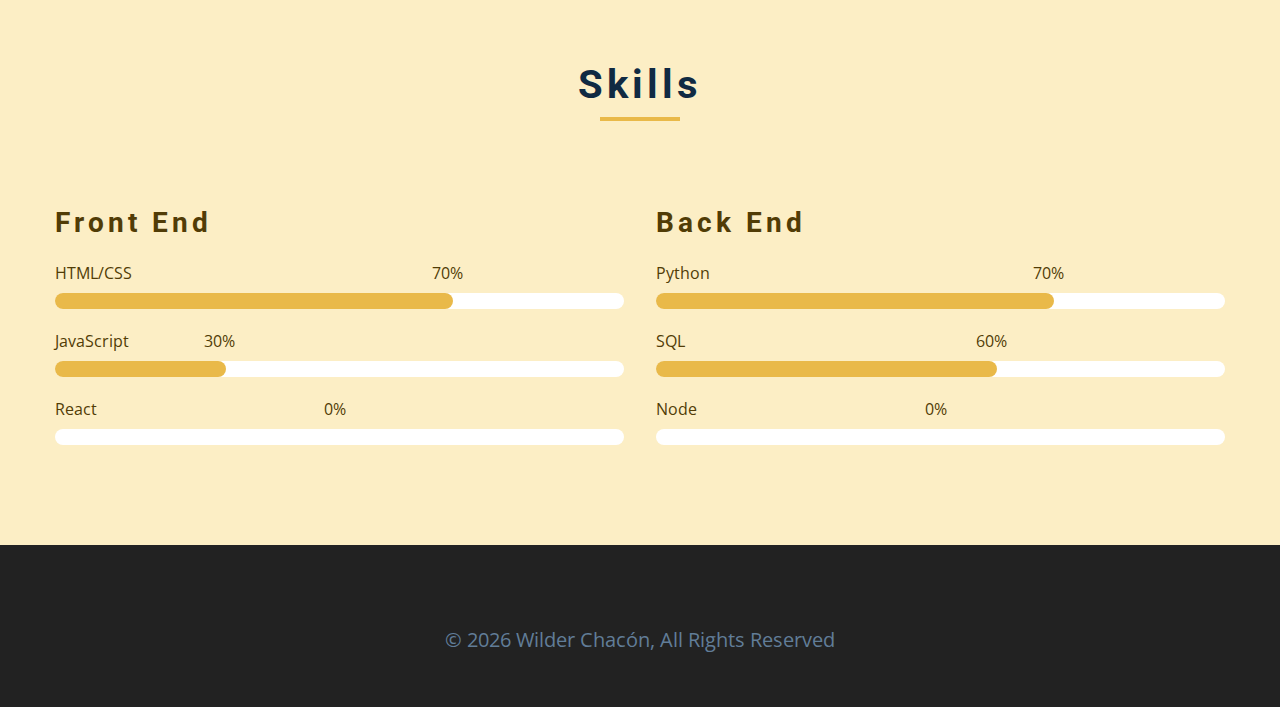
==== commit 310e19c6: "8" ====
--- a/index.html
+++ b/index.html
@@ -166,52 +166,7 @@
         </section>
         <!-- end of about -->
         <!-- services -->
-        <section class="section bg-grey">
-            <!-- section title -->
-            <div class="section-title">
-                <h2>services</h2>
-                <div class="underline"></div>
-            </div>
-            <!-- end of section title -->
-            <div class="services-center section-center">
-                <!-- single service -->
-                <article class="service">
-                    <i class="fas fa-code service-icon"> </i>
-                    <h4>web development</h4>
-                    <div class="underline"></div>
-                    <p>
-                        Lorem, ipsum dolor sit amet consectetur adipisicing
-                        elit. Non blanditiis voluptas vero optio ullam iste
-                        iusto illo nisi natus. Voluptatum!
-                    </p>
-                </article>
-                <!-- end of single service -->
-                <!-- single service -->
-                <article class="service">
-                    <i class="fab fa-sketch service-icon"> </i>
-                    <h4>frontend specialty</h4>
-                    <div class="underline"></div>
-                    <p>
-                        Lorem, ipsum dolor sit amet consectetur adipisicing
-                        elit. Non blanditiis voluptas vero optio ullam iste
-                        iusto illo nisi natus. Voluptatum!
-                    </p>
-                </article>
-                <!-- end of single service -->
-                <!-- single service -->
-                <article class="service">
-                    <i class="fab fa-android service-icon"> </i>
-                    <h4>app development</h4>
-                    <div class="underline"></div>
-                    <p>
-                        Lorem, ipsum dolor sit amet consectetur adipisicing
-                        elit. Non blanditiis voluptas vero optio ullam iste
-                        iusto illo nisi natus. Voluptatum!
-                    </p>
-                </article>
-                <!-- end of single service -->
-            </div>
-        </section>
+        
         <!-- end of services -->
         <!-- projects -->
         <section class="section projects">
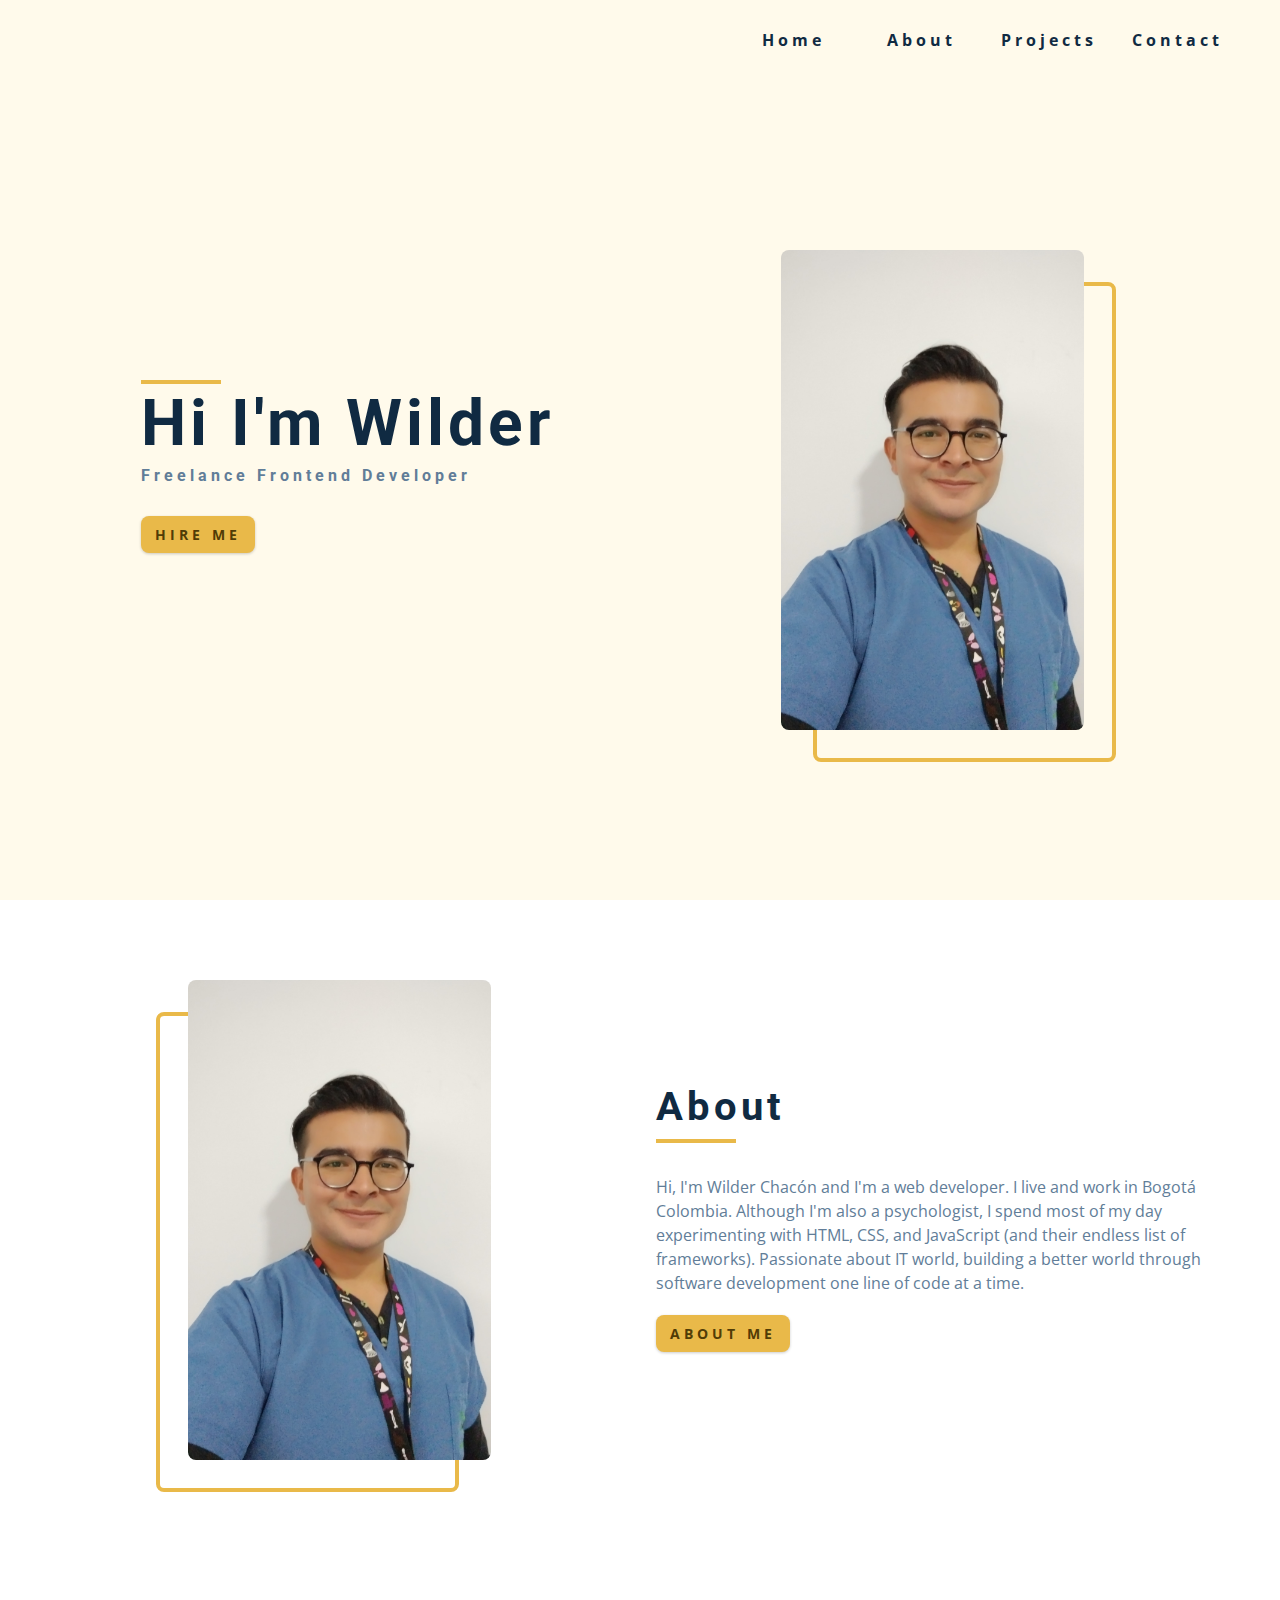
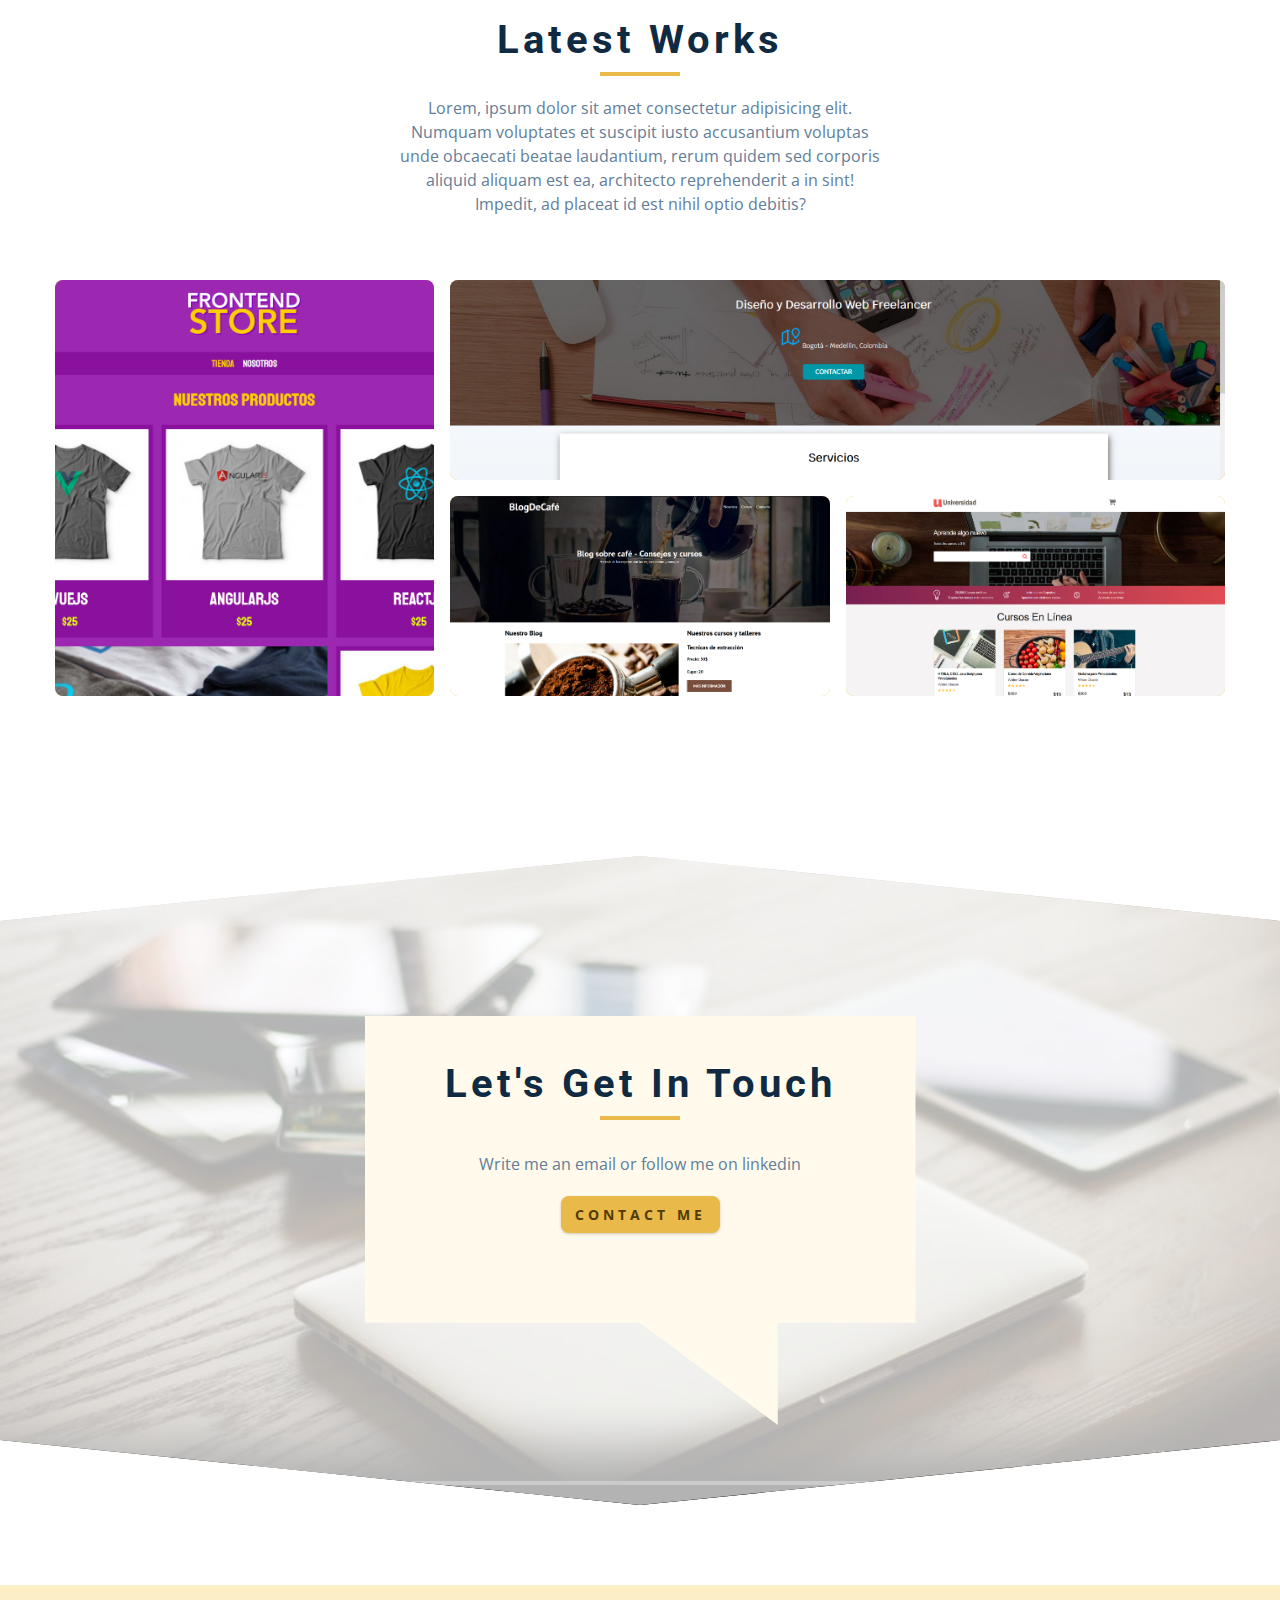
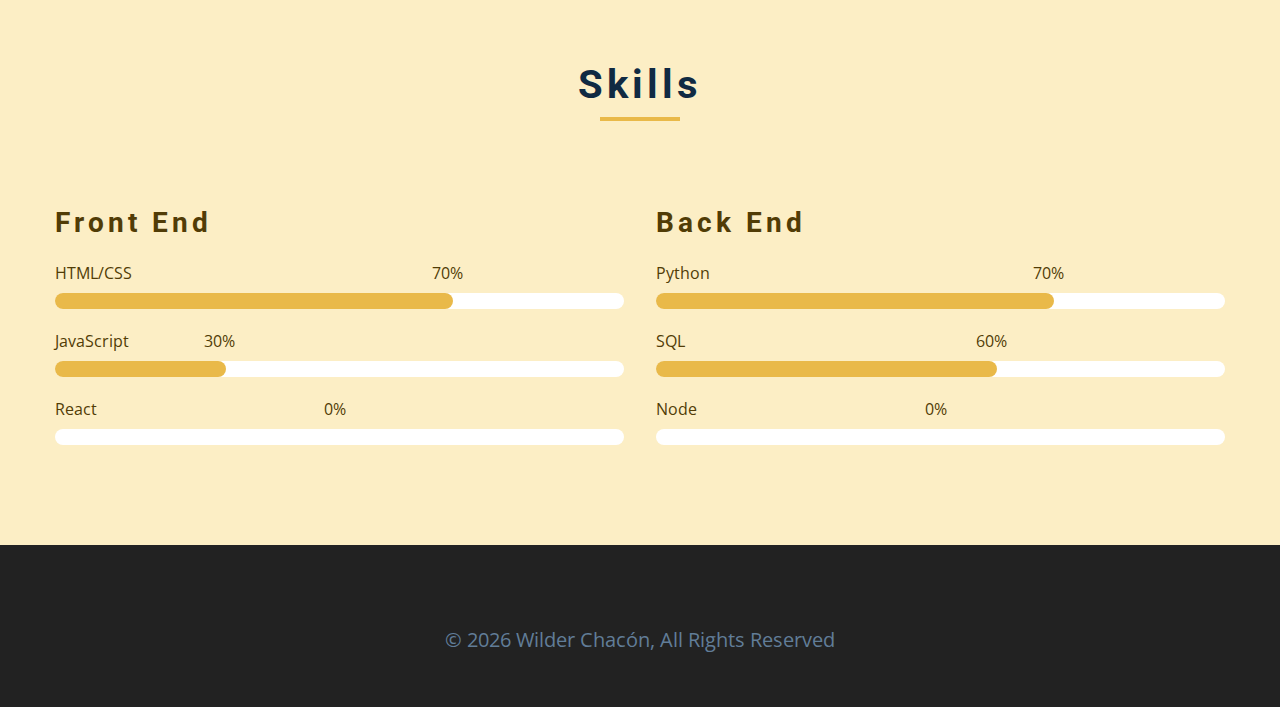
==== commit 2474f90b: "nwe Photo" ====
--- a/index.html
+++ b/index.html
@@ -1,390 +1,362 @@
 <!DOCTYPE html>
 <html lang="en">
-    <head>
-        <meta charset="UTF-8" />
-        <meta name="viewport" content="width=device-width, initial-scale=1.0" />
-        <title>Wilder Chacón || Home</title>
-        <!-- font-awesome -->
-        <link
-            rel="stylesheet"
-            href="./fontawesome-free-5.12.1-web/css/all.min.css"
-        />
-        <!-- css -->
-        <link rel="stylesheet" href="./css/styles.css" />
-    </head>
-    <body>
-        <!-- navbar -->
-        <nav class="nav" id="nav">
-            <div class="nav-center">
-                <!-- nav header -->
-                <div class="nav-header">
-                    <!-- <img src="./images/logo.svg" class="nav-logo" alt="" /> -->
-                    <button class="nav-btn" id="nav-btn">
-                        <i class="fas fa-bars"></i>
-                    </button>
-                </div>
-                <!-- nav links -->
-                <ul class="nav-links">
-                    <li>
-                        <a href="./index.html">home</a>
-                    </li>
-                    <li>
-                        <a href="./about.html">about</a>
-                    </li>
-                    <li>
-                        <a href="./projects.html">projects</a>
-                    </li>
-                    <li>
-                        <a href="./contact.html">contact</a>
+
+<head>
+    <meta charset="UTF-8" />
+    <meta name="viewport" content="width=device-width, initial-scale=1.0" />
+    <title>Wilder Chacón || Home</title>
+    <!-- font-awesome -->
+    <link rel="stylesheet" href="./fontawesome-free-5.12.1-web/css/all.min.css" />
+    <!-- css -->
+    <link rel="stylesheet" href="./css/styles.css" />
+</head>
+
+<body>
+    <!-- navbar -->
+    <nav class="nav" id="nav">
+        <div class="nav-center">
+            <!-- nav header -->
+            <div class="nav-header">
+                <!-- <img src="./images/logo.svg" class="nav-logo" alt="" /> -->
+                <button class="nav-btn" id="nav-btn">
+                    <i class="fas fa-bars"></i>
+                </button>
+            </div>
+            <!-- nav links -->
+            <ul class="nav-links">
+                <li>
+                    <a href="./index.html">home</a>
+                </li>
+                <li>
+                    <a href="./about.html">about</a>
+                </li>
+                <li>
+                    <a href="./projects.html">projects</a>
+                </li>
+                <li>
+                    <a href="./contact.html">contact</a>
+                </li>
+            </ul>
+        </div>
+    </nav>
+    <!-- end of navbar -->
+    <!-- sidebar -->
+    <aside class="sidebar" id="sidebar">
+        <div>
+            <button class="close-btn" id="close-btn">
+                <i class="fas fa-times"></i>
+            </button>
+            <ul class="sidebar-links">
+                <li>
+                    <a href="./index.html">home</a>
+                </li>
+                <li>
+                    <a href="./about.html">about</a>
+                </li>
+                <li>
+                    <a href="./projects.html">projects</a>
+                </li>
+                <li>
+                    <a href="./contact.html">contact</a>
+                </li>
+            </ul>
+            <!-- social icons -->
+            <ul class="social-icons">
+                <li>
+                    <a href="https://twitter.com" class="social-icon">
+                        <i class="fab fa-facebook"></i>
+                    </a>
+                </li>
+                <li>
+                    <a href="https://twitter.com" class="social-icon">
+                        <i class="fab fa-linkedin"></i>
+                    </a>
+                </li>
+                <li>
+                    <a href="https://twitter.com" class="social-icon">
+                        <i class="fab fa-squarespace"></i>
+                    </a>
+                </li>
+                <li>
+                    <a href="https://twitter.com" class="social-icon">
+                        <i class="fab fa-behance"></i>
+                    </a>
+                </li>
+                <li>
+                    <a href="https://twitter.com" class="social-icon">
+                        <i class="fab fa-instagram"></i>
+                    </a>
+                </li>
+            </ul>
+        </div>
+    </aside>
+    <!-- end of sidebar -->
+    <!-- header -->
+    <header class="hero">
+        <div class="section-center hero-center">
+            <article class="hero-info">
+                <div class="underline"></div>
+                <h1>Hi i'm Wilder</h1>
+                <h4>freelance frontend developer</h4>
+                <a href="./contact.html" class="btn hero-btn">hire me </a>
+                <ul class="social-icons hero-icons">
+                    <li>
+                        <a href="https://twitter.com" class="social-icon">
+                            <i class="fab fa-facebook"></i>
+                        </a>
+                    </li>
+                    <li>
+                        <a href="https://twitter.com" class="social-icon">
+                            <i class="fab fa-linkedin"></i>
+                        </a>
+                    </li>
+                    <li>
+                        <a href="https://twitter.com" class="social-icon">
+                            <i class="fab fa-squarespace"></i>
+                        </a>
+                    </li>
+                    <li>
+                        <a href="https://twitter.com" class="social-icon">
+                            <i class="fab fa-behance"></i>
+                        </a>
+                    </li>
+                    <li>
+                        <a href="https://twitter.com" class="social-icon">
+                            <i class="fab fa-instagram"></i>
+                        </a>
                     </li>
                 </ul>
-            </div>
-        </nav>
-        <!-- end of navbar -->
-        <!-- sidebar -->
-        <aside class="sidebar" id="sidebar">
-            <div>
-                <button class="close-btn" id="close-btn">
-                    <i class="fas fa-times"></i>
-                </button>
-                <ul class="sidebar-links">
-                    <li>
-                        <a href="./index.html">home</a>
-                    </li>
-                    <li>
-                        <a href="./about.html">about</a>
-                    </li>
-                    <li>
-                        <a href="./projects.html">projects</a>
-                    </li>
-                    <li>
-                        <a href="./contact.html">contact</a>
-                    </li>
-                </ul>
-                <!-- social icons -->
-                <ul class="social-icons">
-                    <li>
-                        <a href="https://twitter.com" class="social-icon">
-                            <i class="fab fa-facebook"></i>
-                        </a>
-                    </li>
-                    <li>
-                        <a href="https://twitter.com" class="social-icon">
-                            <i class="fab fa-linkedin"></i>
-                        </a>
-                    </li>
-                    <li>
-                        <a href="https://twitter.com" class="social-icon">
-                            <i class="fab fa-squarespace"></i>
-                        </a>
-                    </li>
-                    <li>
-                        <a href="https://twitter.com" class="social-icon">
-                            <i class="fab fa-behance"></i>
-                        </a>
-                    </li>
-                    <li>
-                        <a href="https://twitter.com" class="social-icon">
-                            <i class="fab fa-instagram"></i>
-                        </a>
-                    </li>
-                </ul>
-            </div>
-        </aside>
-        <!-- end of sidebar -->
-        <!-- header -->
-        <header class="hero">
-            <div class="section-center hero-center">
-                <article class="hero-info">
+            </article>
+            <article class="hero-img">
+                <img src="./images/hero-img.jpg" class="hero-photo" alt="Wilder Chacón" />
+            </article>
+        </div>
+    </header>
+    <!-- end of header -->
+    <!-- about -->
+    <section class="section about">
+        <div class="section-center about-center">
+            <!-- about img -->
+            <article class="about-img">
+                <img src="./images/hero-img-small.jpg" class="hero-photo" alt="about img" />
+            </article>
+            <!-- about info -->
+            <article class="about-info">
+                <!-- section title -->
+                <div class="section-title about-title">
+                    <h2>about</h2>
                     <div class="underline"></div>
-                    <h1>Hi i'm Wilder</h1>
-                    <h4>freelance frontend developer</h4>
-                    <a href="./contact.html" class="btn hero-btn">hire me </a>
-                    <ul class="social-icons hero-icons">
-                        <li>
-                            <a href="https://twitter.com" class="social-icon">
-                                <i class="fab fa-facebook"></i>
-                            </a>
-                        </li>
-                        <li>
-                            <a href="https://twitter.com" class="social-icon">
-                                <i class="fab fa-linkedin"></i>
-                            </a>
-                        </li>
-                        <li>
-                            <a href="https://twitter.com" class="social-icon">
-                                <i class="fab fa-squarespace"></i>
-                            </a>
-                        </li>
-                        <li>
-                            <a href="https://twitter.com" class="social-icon">
-                                <i class="fab fa-behance"></i>
-                            </a>
-                        </li>
-                        <li>
-                            <a href="https://twitter.com" class="social-icon">
-                                <i class="fab fa-instagram"></i>
-                            </a>
-                        </li>
-                    </ul>
+                </div>
+                <!-- end of section title -->
+                <p>
+                    Hi, I'm Wilder Chacón and I'm a web developer. I live and work in Bogotá Colombia. Although I'm also
+                    a psychologist, I spend most of my day experimenting with HTML, CSS, and JavaScript (and their
+                    endless list of frameworks). Passionate about IT world, building a better world through software
+                    development one line of code at a time.
+                </p>
+                <a href="./about.html" class="btn">about me</a>
+            </article>
+        </div>
+    </section>
+    <!-- end of about -->
+    <!-- services -->
+
+    <!-- end of services -->
+    <!-- projects -->
+    <section class="section projects">
+        <!-- section title -->
+        <div class="section-title">
+            <h2>Latest works</h2>
+            <div class="underline"></div>
+            <p class="projects-text">
+                Lorem, ipsum dolor sit amet consectetur adipisicing elit.
+                Numquam voluptates et suscipit iusto accusantium voluptas
+                unde obcaecati beatae laudantium, rerum quidem sed corporis
+                aliquid aliquam est ea, architecto reprehenderit a in sint!
+                Impedit, ad placeat id est nihil optio debitis?
+            </p>
+        </div>
+        <!-- end of section title -->
+        <div class="section-center projects-center">
+            <!-- single project -->
+            <a href="./projects.html" class="project-1">
+                <article class="project">
+                    <img src="./images/Captura_freelance_web.png" class="project-img" alt="single project" />
+                    <div class="project-info">
+                        <h4>Proyect Web Designer</h4>
+                        <p>client name</p>
+                    </div>
                 </article>
-                <article class="hero-img">
-                    <img
-                        src="./images/hero-img.jpg"
-                        class="hero-photo"
-                        alt="Wilder Chacón"
-                    />
+            </a>
+            <!-- end of single project -->
+            <!-- single project -->
+            <a href="./projects.html" class="project-2">
+                <article class="project">
+                    <img src="./images/Captura_frontendStore_web.png" class="project-img" alt="single project" />
+                    <div class="project-info">
+                        <h4>FrontEnd-Store</h4>
+                        <p>client name</p>
+                    </div>
                 </article>
-            </div>
-        </header>
-        <!-- end of header -->
-        <!-- about -->
-        <section class="section about">
-            <div class="section-center about-center">
-                <!-- about img -->
-                <article class="about-img">
-                    <img
-                        src="./images/hero-img-small.jpg"
-                        class="hero-photo"
-                        alt="about img"
-                    />
+            </a>
+            <!-- end of single project -->
+            <!-- single project -->
+            <a href="./projects.html" class="project-3">
+                <article class="project">
+                    <img src="./images/Captura_blogCafe_web.png" class="project-img" alt="single project" />
+                    <div class="project-info">
+                        <h4>Blog sobre café</h4>
+                        <p>client name</p>
+                    </div>
                 </article>
-                <!-- about info -->
-                <article class="about-info">
-                    <!-- section title -->
-                    <div class="section-title about-title">
-                        <h2>about</h2>
-                        <div class="underline"></div>
-                    </div>
-                    <!-- end of section title -->
-                    <p>
-                        Hi, I'm Wilder Chacón and I'm a web developer. I live and work in Bogotá Colombia. Although I'm also a psychologist, I spend most of my day experimenting with HTML, CSS, and JavaScript (and their endless list of frameworks). Passionate about IT world, building a better world through software development one line of code at a time. 
-                    </p>
-                    <a href="./about.html" class="btn">about me</a>
+            </a>
+            <!-- end of single project -->
+            <!-- single project -->
+            <a href="./projects.html" class="project-4">
+                <article class="project">
+                    <img src="./images/Captura_soppingCart_web.png" class="project-img" alt="single project" />
+                    <div class="project-info">
+                        <h4>Shopping-cart Store</h4>
+                        <p>client name</p>
+                    </div>
                 </article>
-            </div>
-        </section>
-        <!-- end of about -->
-        <!-- services -->
-        
-        <!-- end of services -->
-        <!-- projects -->
-        <section class="section projects">
+            </a>
+            <!-- end of single project -->
+        </div>
+    </section>
+    <!-- end of projects -->
+    <!-- connect -->
+    <section class="connect">
+        <video controls autoplay muted loop class="video-container" poster="./images/project-1.jpeg">
+            <source src="./videos/connect.mp4" type="video/mp4" />
+            Sorry, your browser does not support embedded videos
+        </video>
+        <div class="video-banner">
             <!-- section title -->
             <div class="section-title">
-                <h2>Latest works</h2>
-                <div class="underline"></div>
-                <p class="projects-text">
-                    Lorem, ipsum dolor sit amet consectetur adipisicing elit.
-                    Numquam voluptates et suscipit iusto accusantium voluptas
-                    unde obcaecati beatae laudantium, rerum quidem sed corporis
-                    aliquid aliquam est ea, architecto reprehenderit a in sint!
-                    Impedit, ad placeat id est nihil optio debitis?
-                </p>
-            </div>
-            <!-- end of section title -->
-            <div class="section-center projects-center">
-                <!-- single project -->
-                <a href="./projects.html" class="project-1">
-                    <article class="project">
-                        <img
-                            src="./images/Captura_freelance_web.png"
-                            class="project-img"
-                            alt="single project"
-                        />
-                        <div class="project-info">
-                            <h4>Proyect Web Designer</h4>
-                            <p>client name</p>
-                        </div>
-                    </article>
-                </a>
-                <!-- end of single project -->
-                <!-- single project -->
-                <a href="./projects.html" class="project-2">
-                    <article class="project">
-                        <img
-                            src="./images/Captura_frontendStore_web.png"
-                            class="project-img"
-                            alt="single project"
-                        />
-                        <div class="project-info">
-                            <h4>FrontEnd-Store</h4>
-                            <p>client name</p>
-                        </div>
-                    </article>
-                </a>
-                <!-- end of single project -->
-                <!-- single project -->
-                <a href="./projects.html" class="project-3">
-                    <article class="project">
-                        <img
-                            src="./images/Captura_blogCafe_web.png"
-                            class="project-img"
-                            alt="single project"
-                        />
-                        <div class="project-info">
-                            <h4>Blog sobre café</h4>
-                            <p>client name</p>
-                        </div>
-                    </article>
-                </a>
-                <!-- end of single project -->
-                <!-- single project -->
-                <a href="./projects.html" class="project-4">
-                    <article class="project">
-                        <img
-                            src="./images/Captura_soppingCart_web.png"
-                            class="project-img"
-                            alt="single project"
-                        />
-                        <div class="project-info">
-                            <h4>Shopping-cart Store</h4>
-                            <p>client name</p>
-                        </div>
-                    </article>
-                </a>
-                <!-- end of single project -->
-            </div>
-        </section>
-        <!-- end of projects -->
-        <!-- connect -->
-        <section class="connect">
-            <video
-                controls
-                autoplay
-                muted
-                loop
-                class="video-container"
-                poster="./images/project-1.jpeg"
-            >
-                <source src="./videos/connect.mp4" type="video/mp4" />
-                Sorry, your browser does not support embedded videos
-            </video>
-            <div class="video-banner">
-                <!-- section title -->
-                <div class="section-title">
-                    <h2>Let's get in touch</h2>
-                    <div class="underline"></div>
-                </div>
-                <!-- end of section title -->
-                <p class="video-text">
-                    Write me an email or follow me on linkedin
-                </p>
-                <a href="./contact.html" class="btn">contact me</a>
-            </div>
-        </section>
-        <!-- end of connect -->
-        <!-- skills -->
-        <section class="section skills">
-            <!-- section title -->
-            <div class="section-title">
-                <h2>skills</h2>
+                <h2>Let's get in touch</h2>
                 <div class="underline"></div>
             </div>
             <!-- end of section title -->
-            <div class="section-center skills-center">
-                <article>
-                    <h3>front end</h3>
-                    <!-- single skill -->
-                    <div class="skill">
-                        <p>HTML/CSS</p>
-                        <div class="skill-container">
-                            <div class="skill-value"></div>
-                            <p class="skill-text">70%</p>
-                        </div>
-                    </div>
-                    <!-- end of single skill -->
-                    <!-- single skill -->
-                    <div class="skill">
-                        <p>JavaScript</p>
-                        <div class="skill-container">
-                            <div class="skill-value value-30"></div>
-                            <p class="skill-text skill-30">30%</p>
-                        </div>
-                    </div>
-                    <!-- end of single skill -->
-                    <!-- single skill -->
-                    <div class="skill">
-                        <p>React</p>
-                        <div class="skill-container">
-                            <div class="skill-value value-0"></div>
-                            <p class="skill-text skill-0">0%</p>
-                        </div>
-                    </div>
-                    <!-- end of single skill -->
-                </article>
-                <article>
-                    <h3>back end</h3>
-                    <!-- single skill -->
-                    <div class="skill">
-                        <p>Python</p>
-                        <div class="skill-container">
-                            <div class="skill-value value-70"></div>
-                            <p class="skill-text skill-70">70%</p>
-                        </div>
-                    </div>
-                    <!-- end of single skill -->
-                    <!-- single skill -->
-                    <div class="skill">
-                        <p>SQL</p>
-                        <div class="skill-container">
-                            <div class="skill-value value-60"></div>
-                            <p class="skill-text skill-60">60%</p>
-                        </div>
-                    </div>
-                    <!-- end of single skill -->
-
-                    <!-- single skill -->
-                    <div class="skill">
-                        <p>Node</p>
-                        <div class="skill-container">
-                            <div class="skill-value value-0"></div>
-                            <p class="skill-text skill-0">0%</p>
-                        </div>
-                    </div>
-                    <!-- end of single skill -->
-                </article>
-            </div>
-        </section>
-        <!-- end of skills -->
-        <!-- timeline -->
-       
-        <!--end of  blog -->
-        <!-- footer -->
-        <footer class="footer">
-            <!-- social icons -->
-            <ul class="social-icons">
-                <li>
-                    <a href="https://twitter.com" class="social-icon">
-                        <i class="fab fa-facebook"></i>
-                    </a>
-                </li>
-                <li>
-                    <a href="https://twitter.com" class="social-icon">
-                        <i class="fab fa-linkedin"></i>
-                    </a>
-                </li>
-                <li>
-                    <a href="https://twitter.com" class="social-icon">
-                        <i class="fab fa-squarespace"></i>
-                    </a>
-                </li>
-                <li>
-                    <a href="https://twitter.com" class="social-icon">
-                        <i class="fab fa-behance"></i>
-                    </a>
-                </li>
-                <li>
-                    <a href="https://twitter.com" class="social-icon">
-                        <i class="fab fa-instagram"></i>
-                    </a>
-                </li>
-            </ul>
-            <p>
-                &copy; <span id="date"></span> Wilder Chacón, all rights
-                reserved
+            <p class="video-text">
+                Write me an email or follow me on linkedin
             </p>
-        </footer>
-        <script src="./js/app.js"></script>
-    </body>
+            <a href="./contact.html" class="btn">contact me</a>
+        </div>
+    </section>
+    <!-- end of connect -->
+    <!-- skills -->
+    <section class="section skills">
+        <!-- section title -->
+        <div class="section-title">
+            <h2>skills</h2>
+            <div class="underline"></div>
+        </div>
+        <!-- end of section title -->
+        <div class="section-center skills-center">
+            <article>
+                <h3>front end</h3>
+                <!-- single skill -->
+                <div class="skill">
+                    <p>HTML/CSS</p>
+                    <div class="skill-container">
+                        <div class="skill-value"></div>
+                        <p class="skill-text">70%</p>
+                    </div>
+                </div>
+                <!-- end of single skill -->
+                <!-- single skill -->
+                <div class="skill">
+                    <p>JavaScript</p>
+                    <div class="skill-container">
+                        <div class="skill-value value-30"></div>
+                        <p class="skill-text skill-30">30%</p>
+                    </div>
+                </div>
+                <!-- end of single skill -->
+                <!-- single skill -->
+                <div class="skill">
+                    <p>React</p>
+                    <div class="skill-container">
+                        <div class="skill-value value-0"></div>
+                        <p class="skill-text skill-0">0%</p>
+                    </div>
+                </div>
+                <!-- end of single skill -->
+            </article>
+            <article>
+                <h3>back end</h3>
+                <!-- single skill -->
+                <div class="skill">
+                    <p>Python</p>
+                    <div class="skill-container">
+                        <div class="skill-value value-70"></div>
+                        <p class="skill-text skill-70">70%</p>
+                    </div>
+                </div>
+                <!-- end of single skill -->
+                <!-- single skill -->
+                <div class="skill">
+                    <p>SQL</p>
+                    <div class="skill-container">
+                        <div class="skill-value value-60"></div>
+                        <p class="skill-text skill-60">60%</p>
+                    </div>
+                </div>
+                <!-- end of single skill -->
+
+                <!-- single skill -->
+                <div class="skill">
+                    <p>Node</p>
+                    <div class="skill-container">
+                        <div class="skill-value value-0"></div>
+                        <p class="skill-text skill-0">0%</p>
+                    </div>
+                </div>
+                <!-- end of single skill -->
+            </article>
+        </div>
+    </section>
+    <!-- end of skills -->
+    <!-- timeline -->
+
+    <!--end of  blog -->
+    <!-- footer -->
+    <footer class="footer">
+        <!-- social icons -->
+        <ul class="social-icons">
+            <li>
+                <a href="https://twitter.com" class="social-icon">
+                    <i class="fab fa-facebook"></i>
+                </a>
+            </li>
+            <li>
+                <a href="https://twitter.com" class="social-icon">
+                    <i class="fab fa-linkedin"></i>
+                </a>
+            </li>
+            <li>
+                <a href="https://twitter.com" class="social-icon">
+                    <i class="fab fa-squarespace"></i>
+                </a>
+            </li>
+            <li>
+                <a href="https://twitter.com" class="social-icon">
+                    <i class="fab fa-behance"></i>
+                </a>
+            </li>
+            <li>
+                <a href="https://twitter.com" class="social-icon">
+                    <i class="fab fa-instagram"></i>
+                </a>
+            </li>
+        </ul>
+        <p>
+            &copy; <span id="date"></span> Wilder Chacón, all rights
+            reserved
+        </p>
+    </footer>
+    <script src="./js/app.js"></script>
+</body>
+
 </html>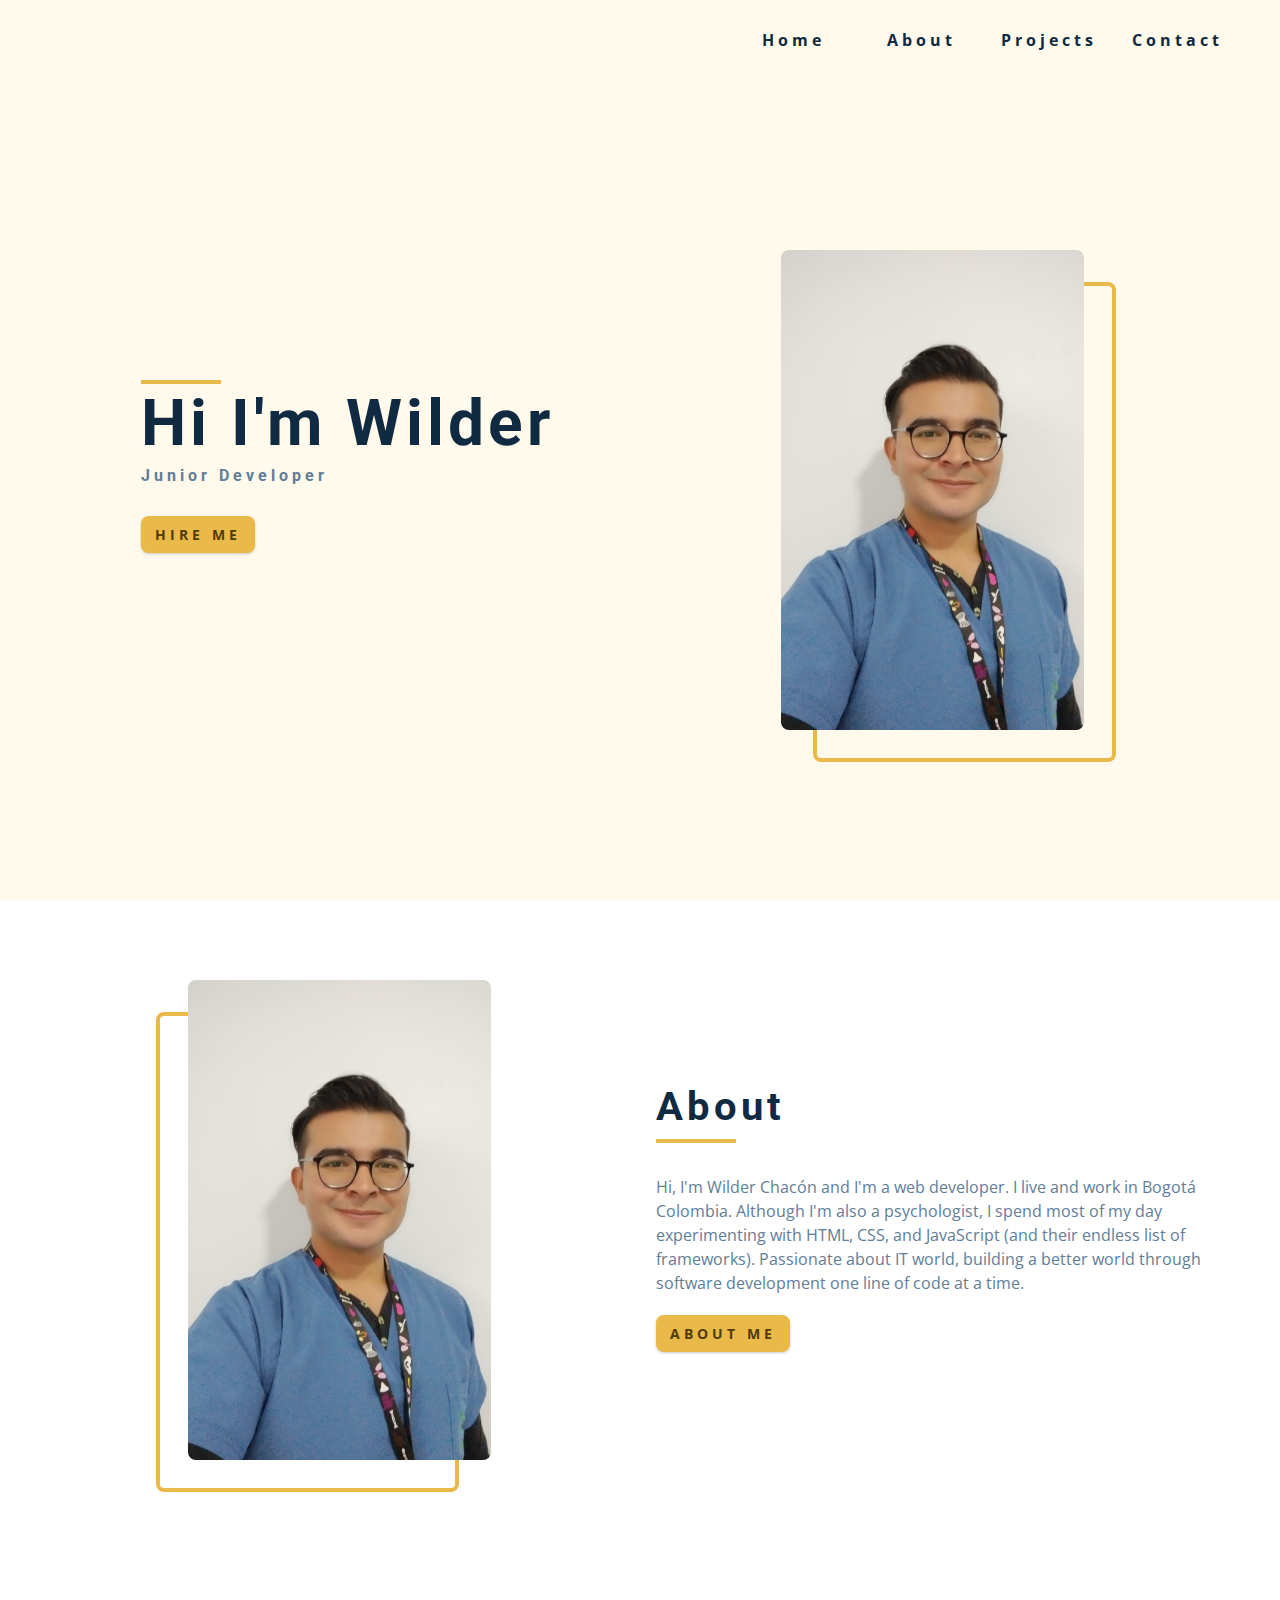
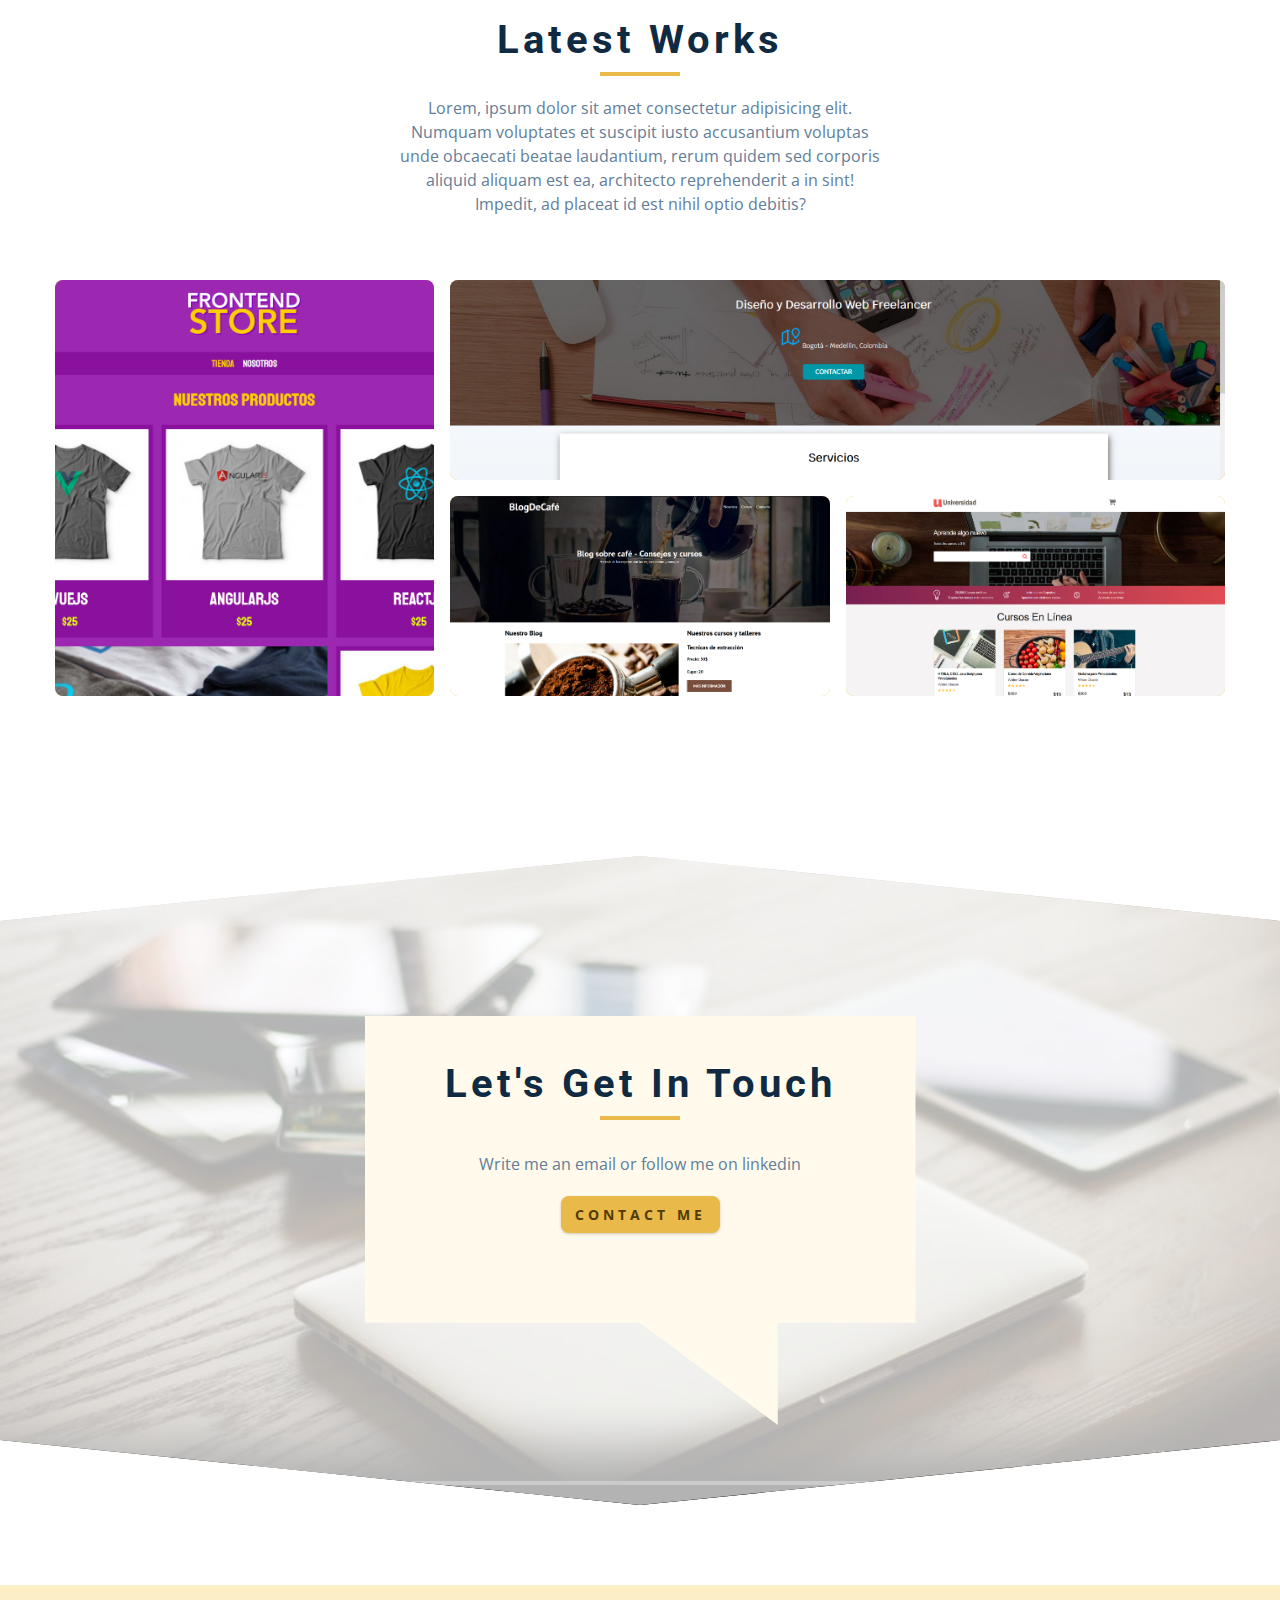
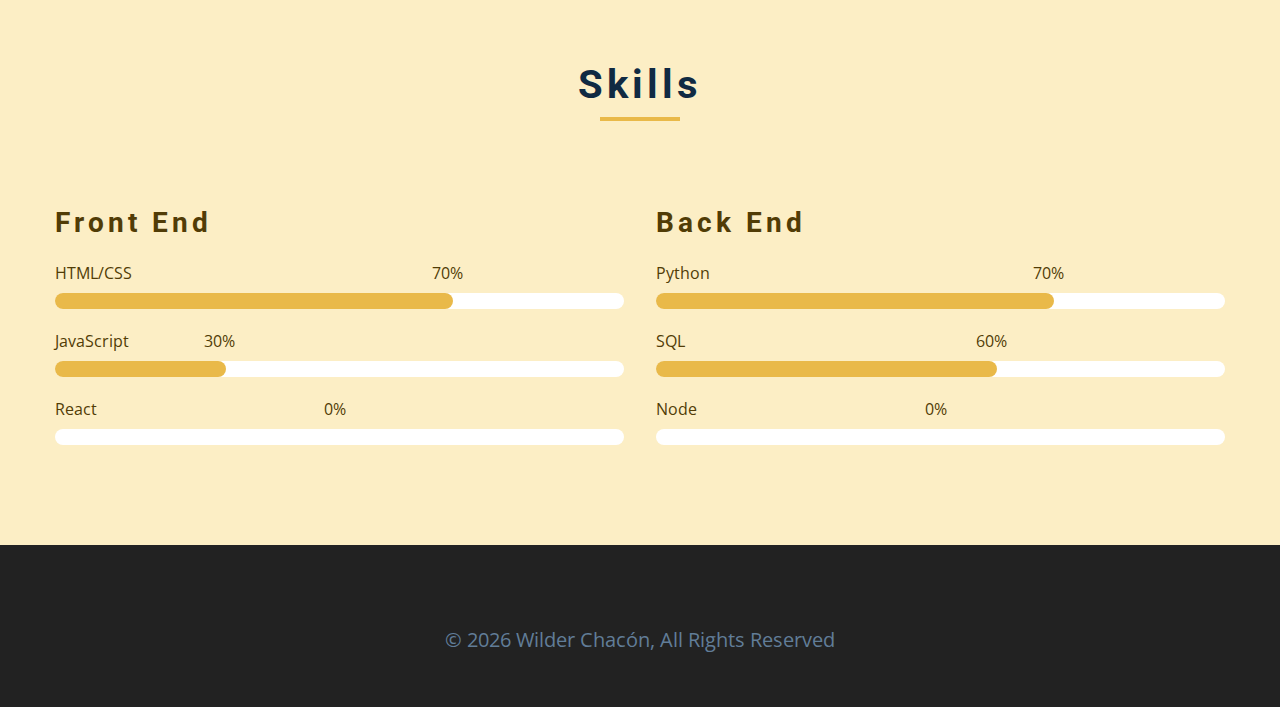
==== commit e91a7bc1: "." ====
--- a/index.html
+++ b/index.html
@@ -97,7 +97,7 @@
             <article class="hero-info">
                 <div class="underline"></div>
                 <h1>Hi i'm Wilder</h1>
-                <h4>freelance frontend developer</h4>
+                <h4>Junior developer</h4>
                 <a href="./contact.html" class="btn hero-btn">hire me </a>
                 <ul class="social-icons hero-icons">
                     <li>
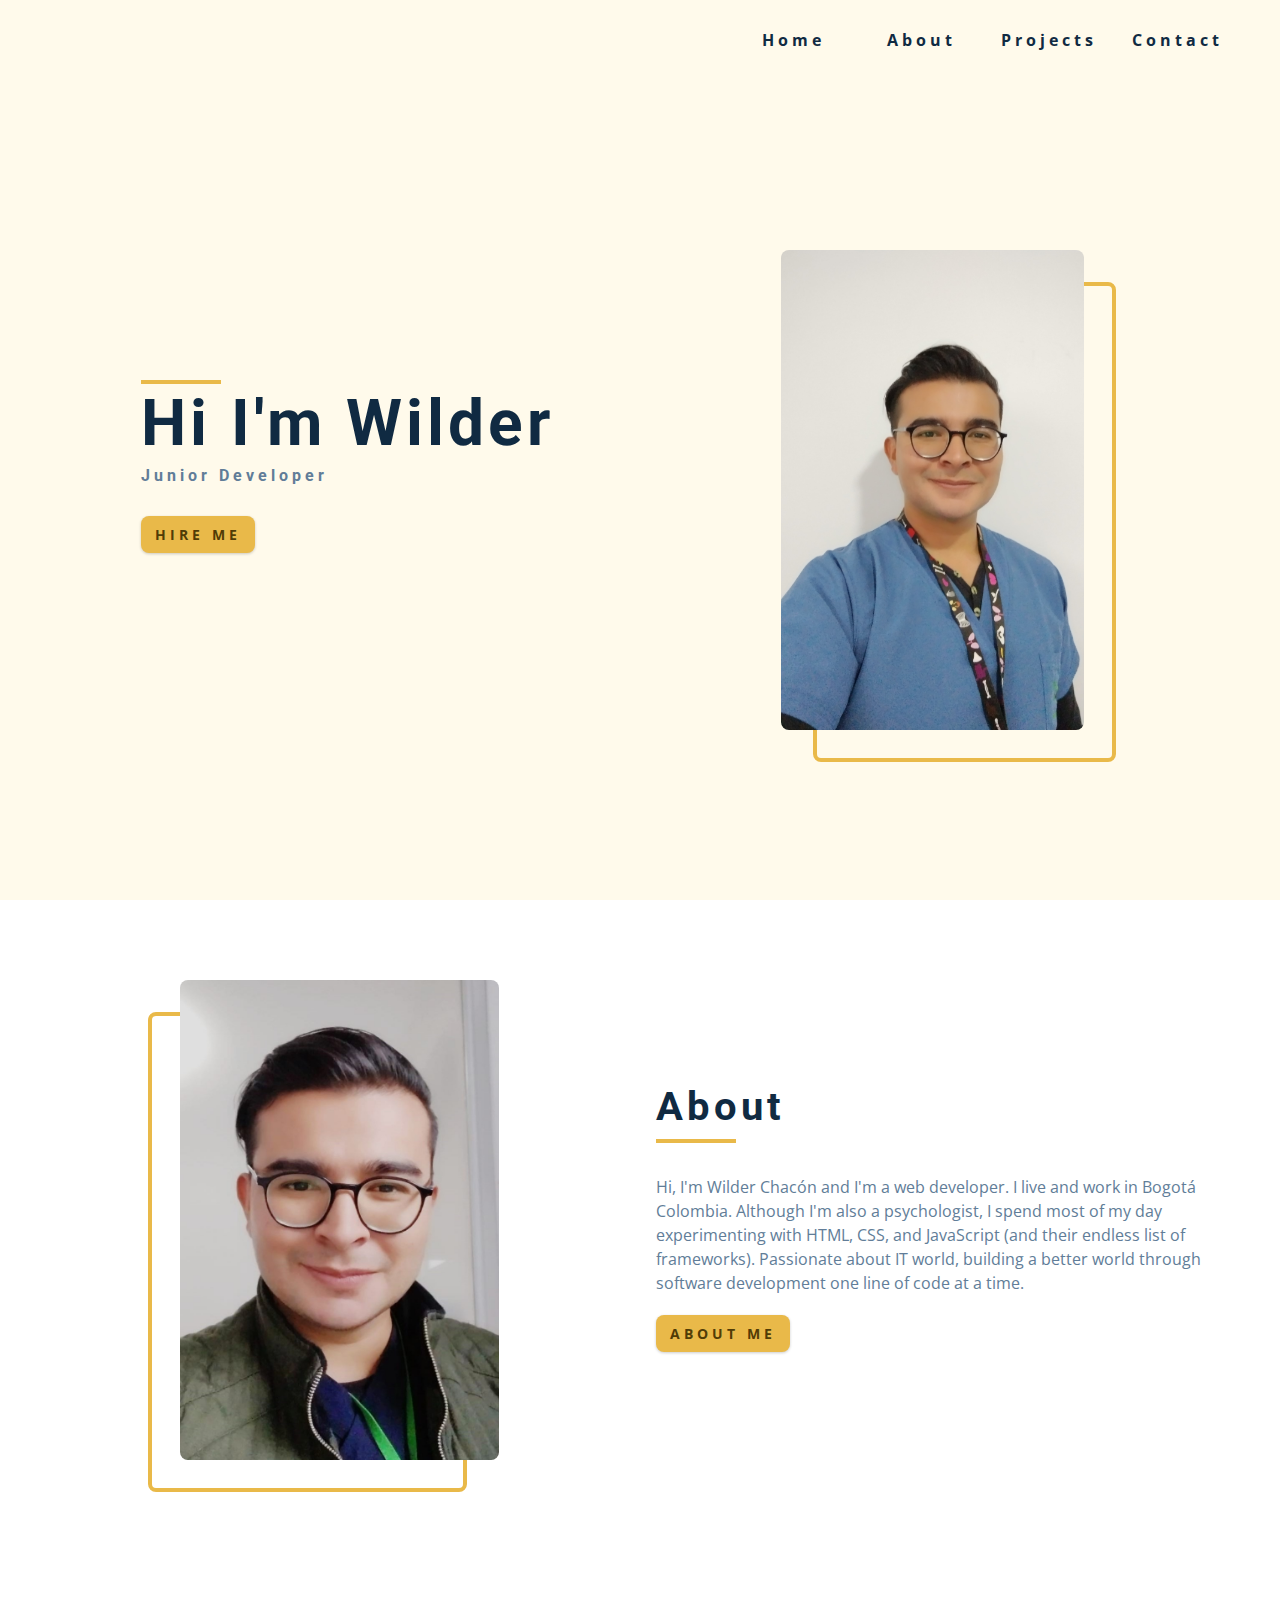
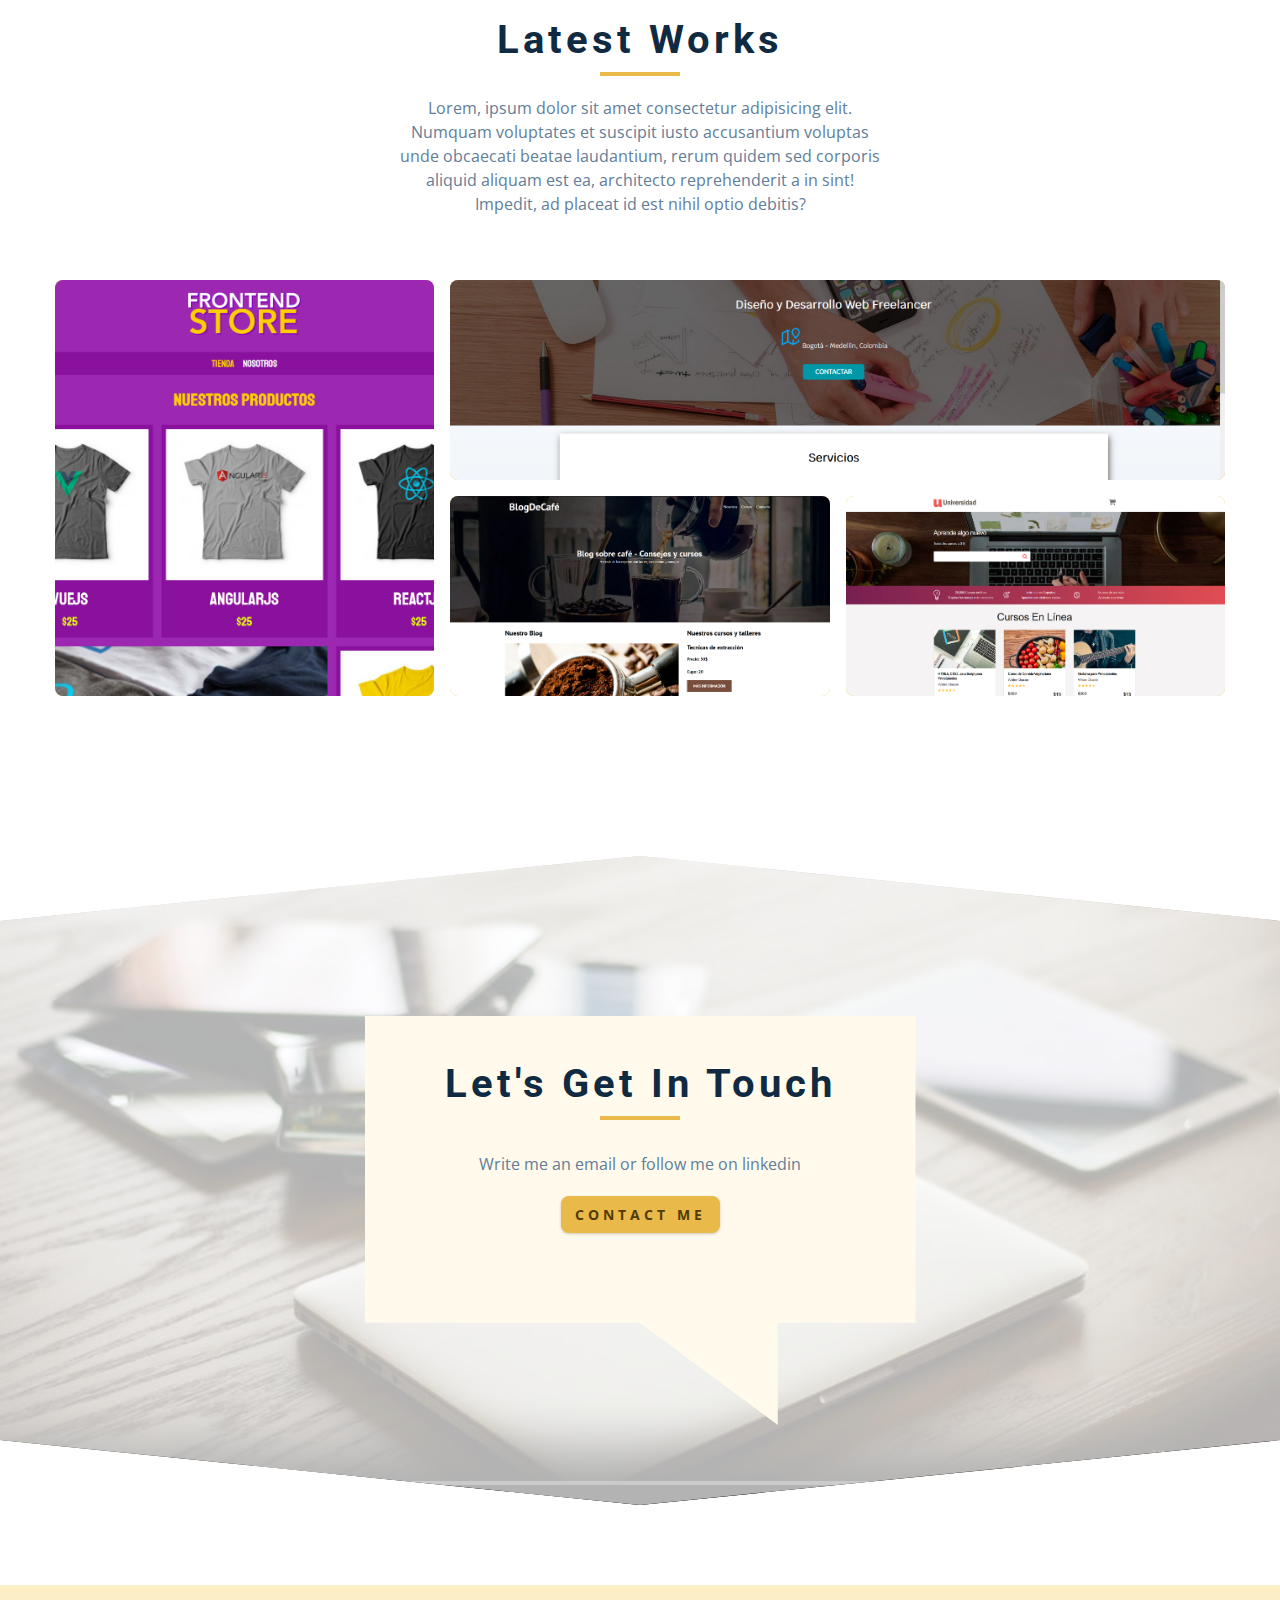
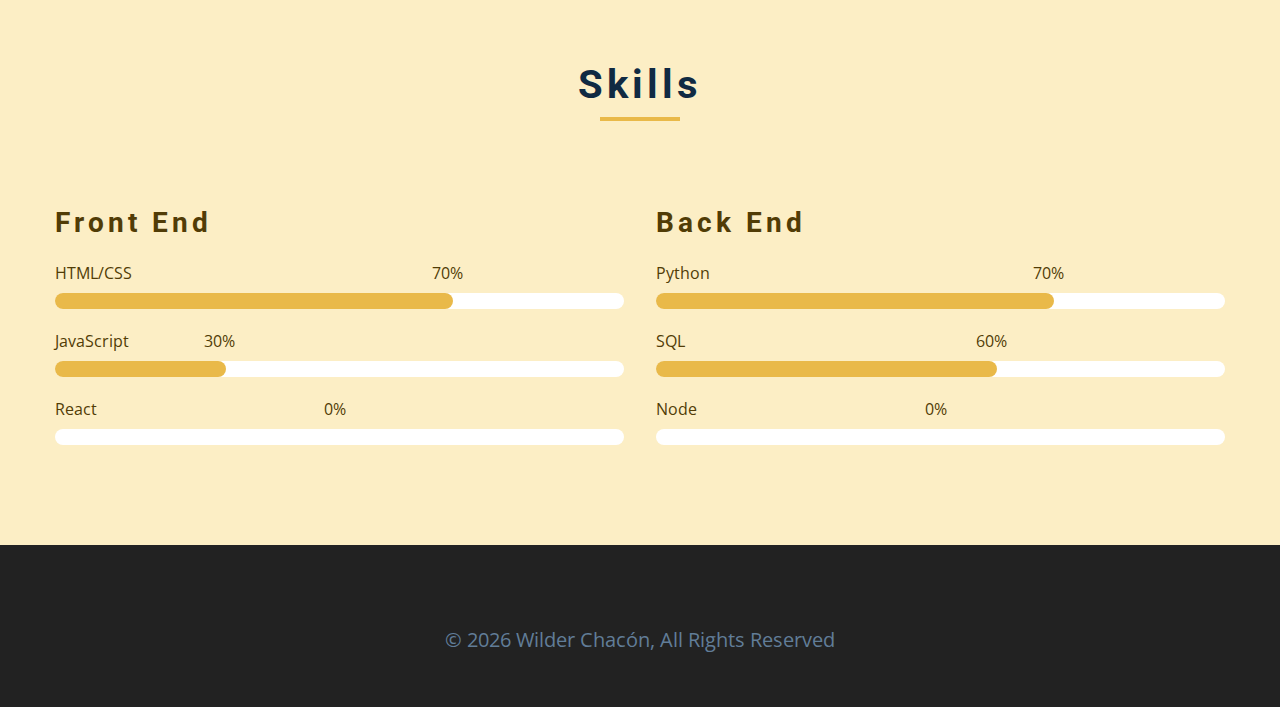
==== commit 7361ea80: "2.0" ====
--- a/index.html
+++ b/index.html
@@ -138,7 +138,7 @@
         <div class="section-center about-center">
             <!-- about img -->
             <article class="about-img">
-                <img src="./images/hero-img-small.jpg" class="hero-photo" alt="about img" />
+                <img src="./images/hero-img-small.jpeg" class="hero-photo" alt="about img" />
             </article>
             <!-- about info -->
             <article class="about-info">
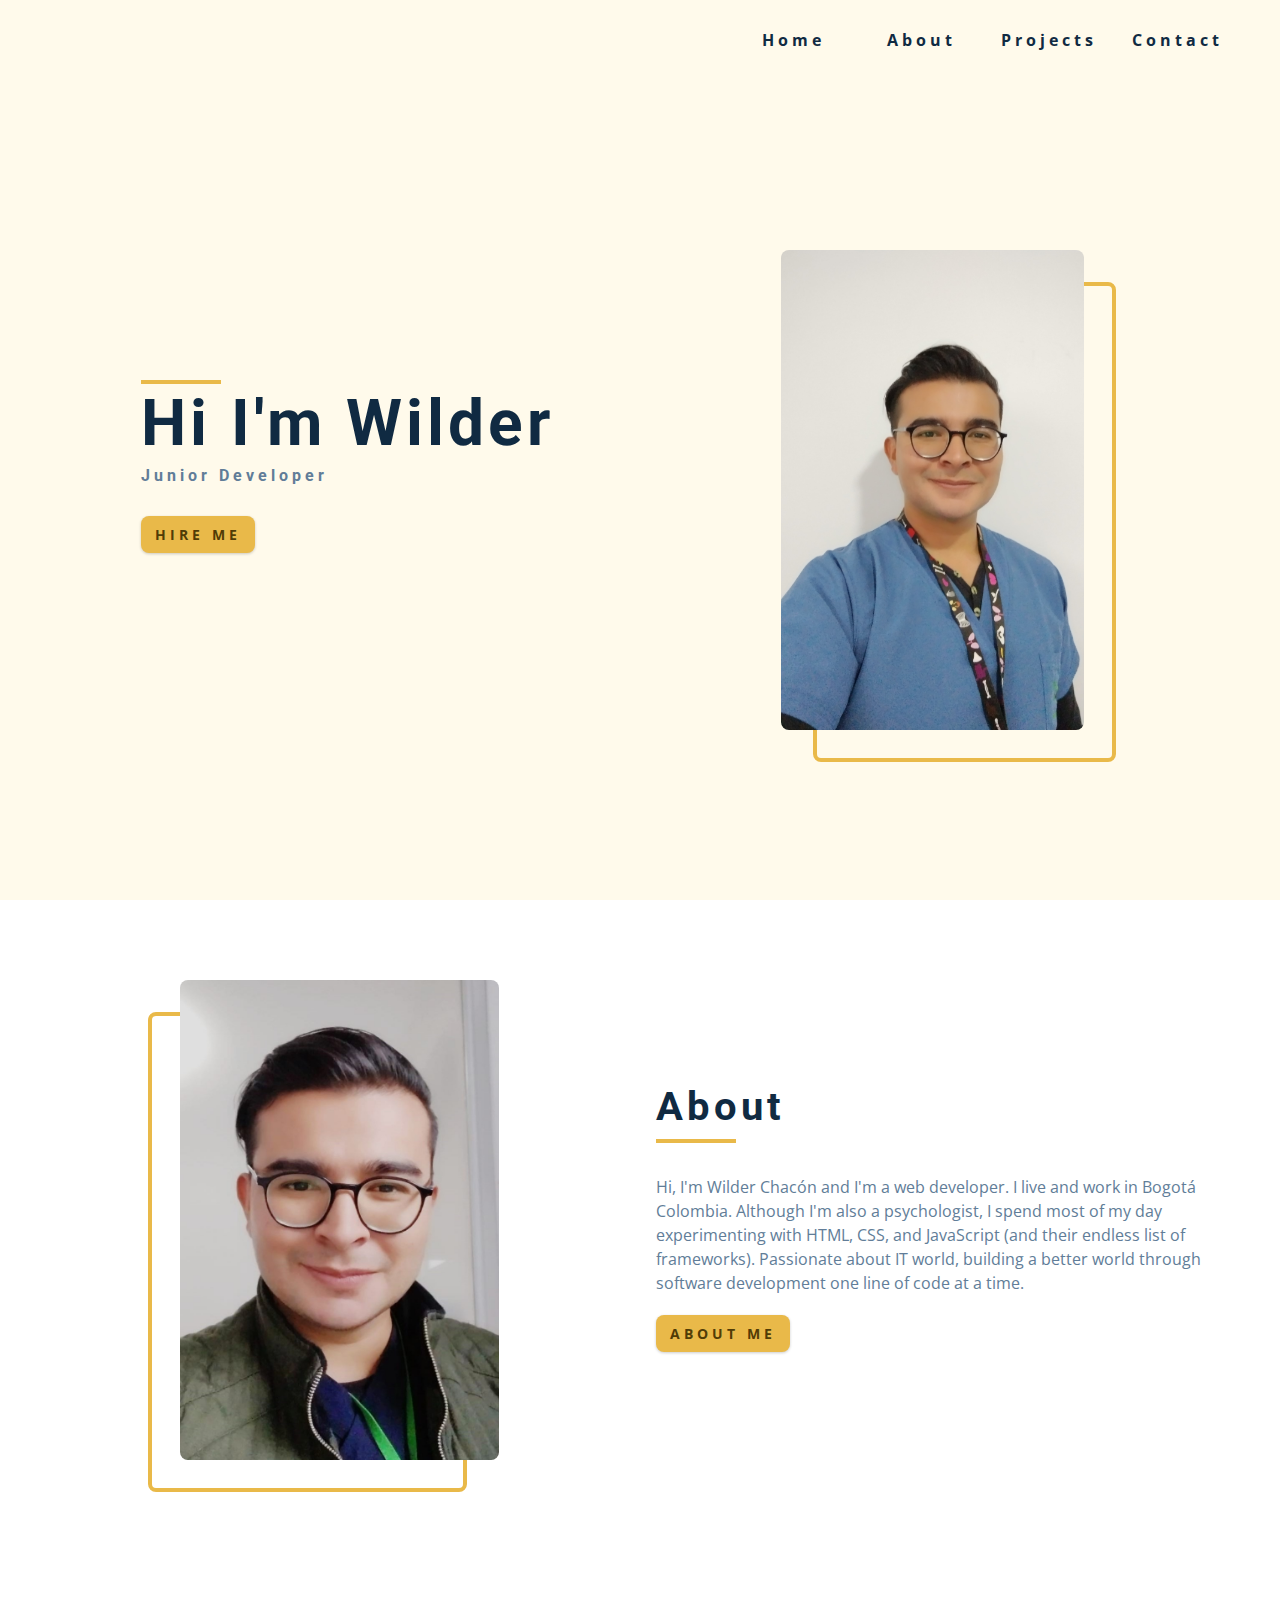
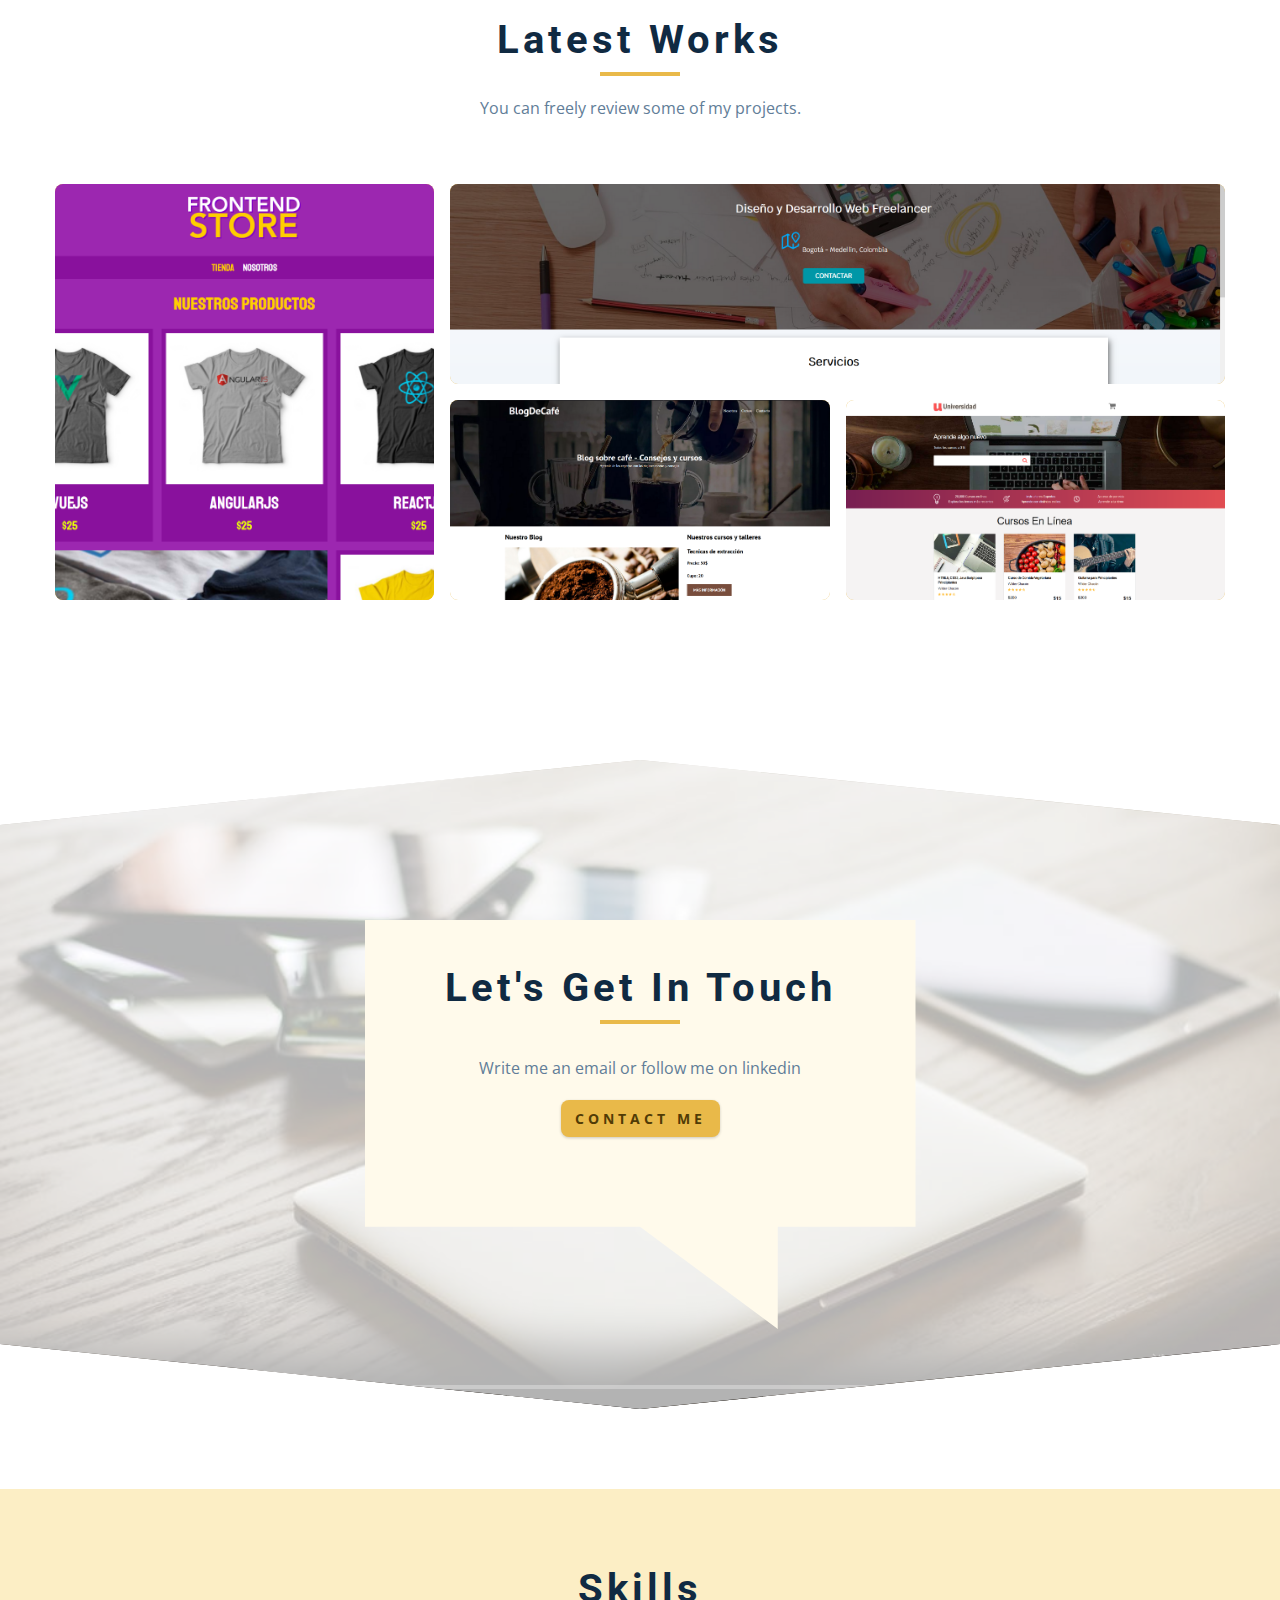
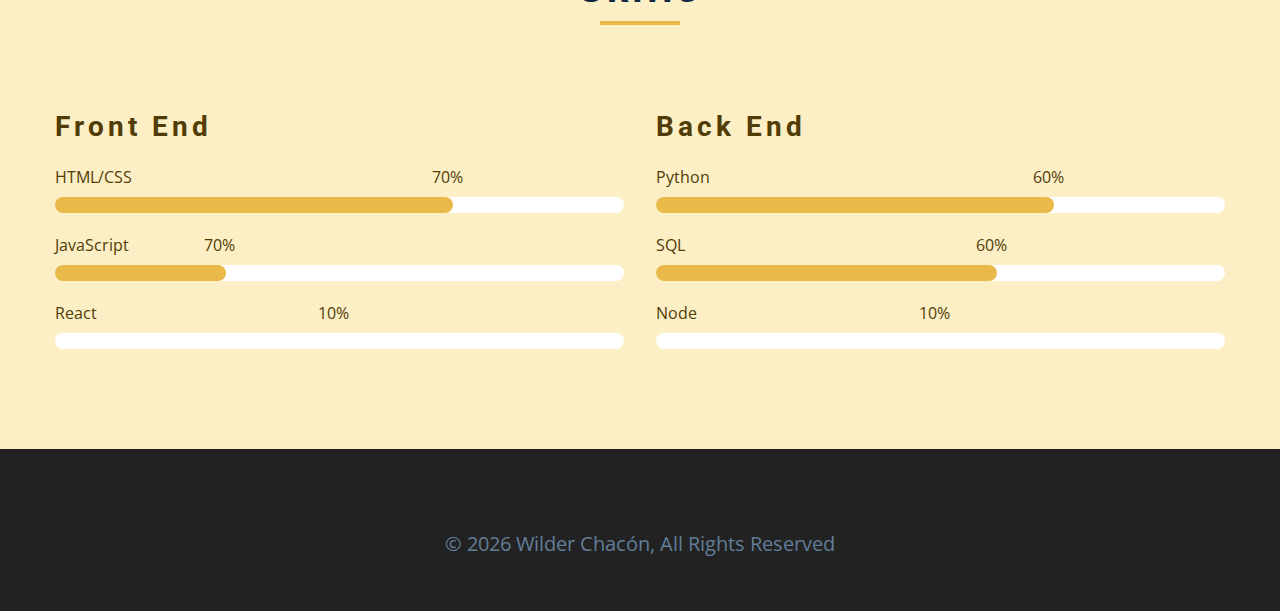
==== commit 526aa45b: "actualizacion portafolio 2  10-11-2022" ====
--- a/index.html
+++ b/index.html
@@ -169,11 +169,7 @@
             <h2>Latest works</h2>
             <div class="underline"></div>
             <p class="projects-text">
-                Lorem, ipsum dolor sit amet consectetur adipisicing elit.
-                Numquam voluptates et suscipit iusto accusantium voluptas
-                unde obcaecati beatae laudantium, rerum quidem sed corporis
-                aliquid aliquam est ea, architecto reprehenderit a in sint!
-                Impedit, ad placeat id est nihil optio debitis?
+                You can freely review some of my projects.
             </p>
         </div>
         <!-- end of section title -->
@@ -270,7 +266,7 @@
                     <p>JavaScript</p>
                     <div class="skill-container">
                         <div class="skill-value value-30"></div>
-                        <p class="skill-text skill-30">30%</p>
+                        <p class="skill-text skill-30">70%</p>
                     </div>
                 </div>
                 <!-- end of single skill -->
@@ -279,7 +275,7 @@
                     <p>React</p>
                     <div class="skill-container">
                         <div class="skill-value value-0"></div>
-                        <p class="skill-text skill-0">0%</p>
+                        <p class="skill-text skill-0">10%</p>
                     </div>
                 </div>
                 <!-- end of single skill -->
@@ -291,7 +287,7 @@
                     <p>Python</p>
                     <div class="skill-container">
                         <div class="skill-value value-70"></div>
-                        <p class="skill-text skill-70">70%</p>
+                        <p class="skill-text skill-70">60%</p>
                     </div>
                 </div>
                 <!-- end of single skill -->
@@ -310,7 +306,7 @@
                     <p>Node</p>
                     <div class="skill-container">
                         <div class="skill-value value-0"></div>
-                        <p class="skill-text skill-0">0%</p>
+                        <p class="skill-text skill-0">10%</p>
                     </div>
                 </div>
                 <!-- end of single skill -->
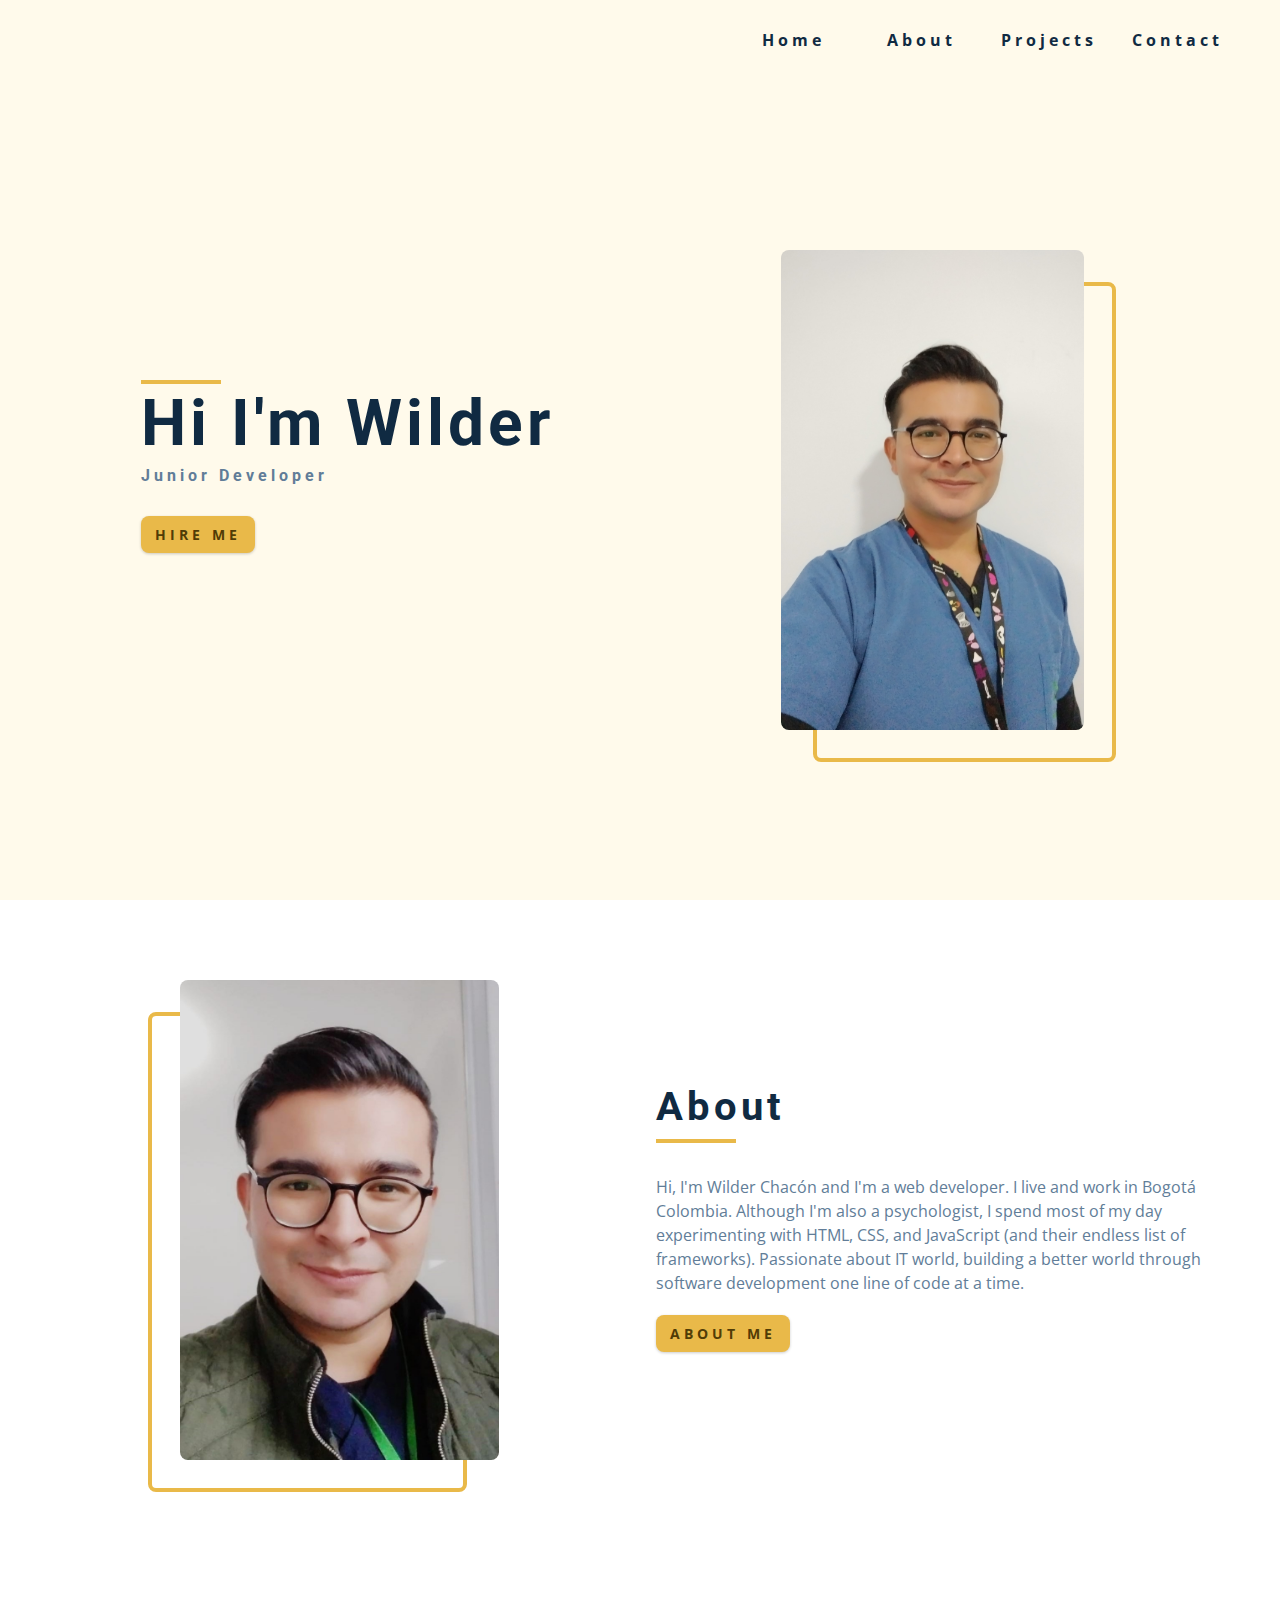
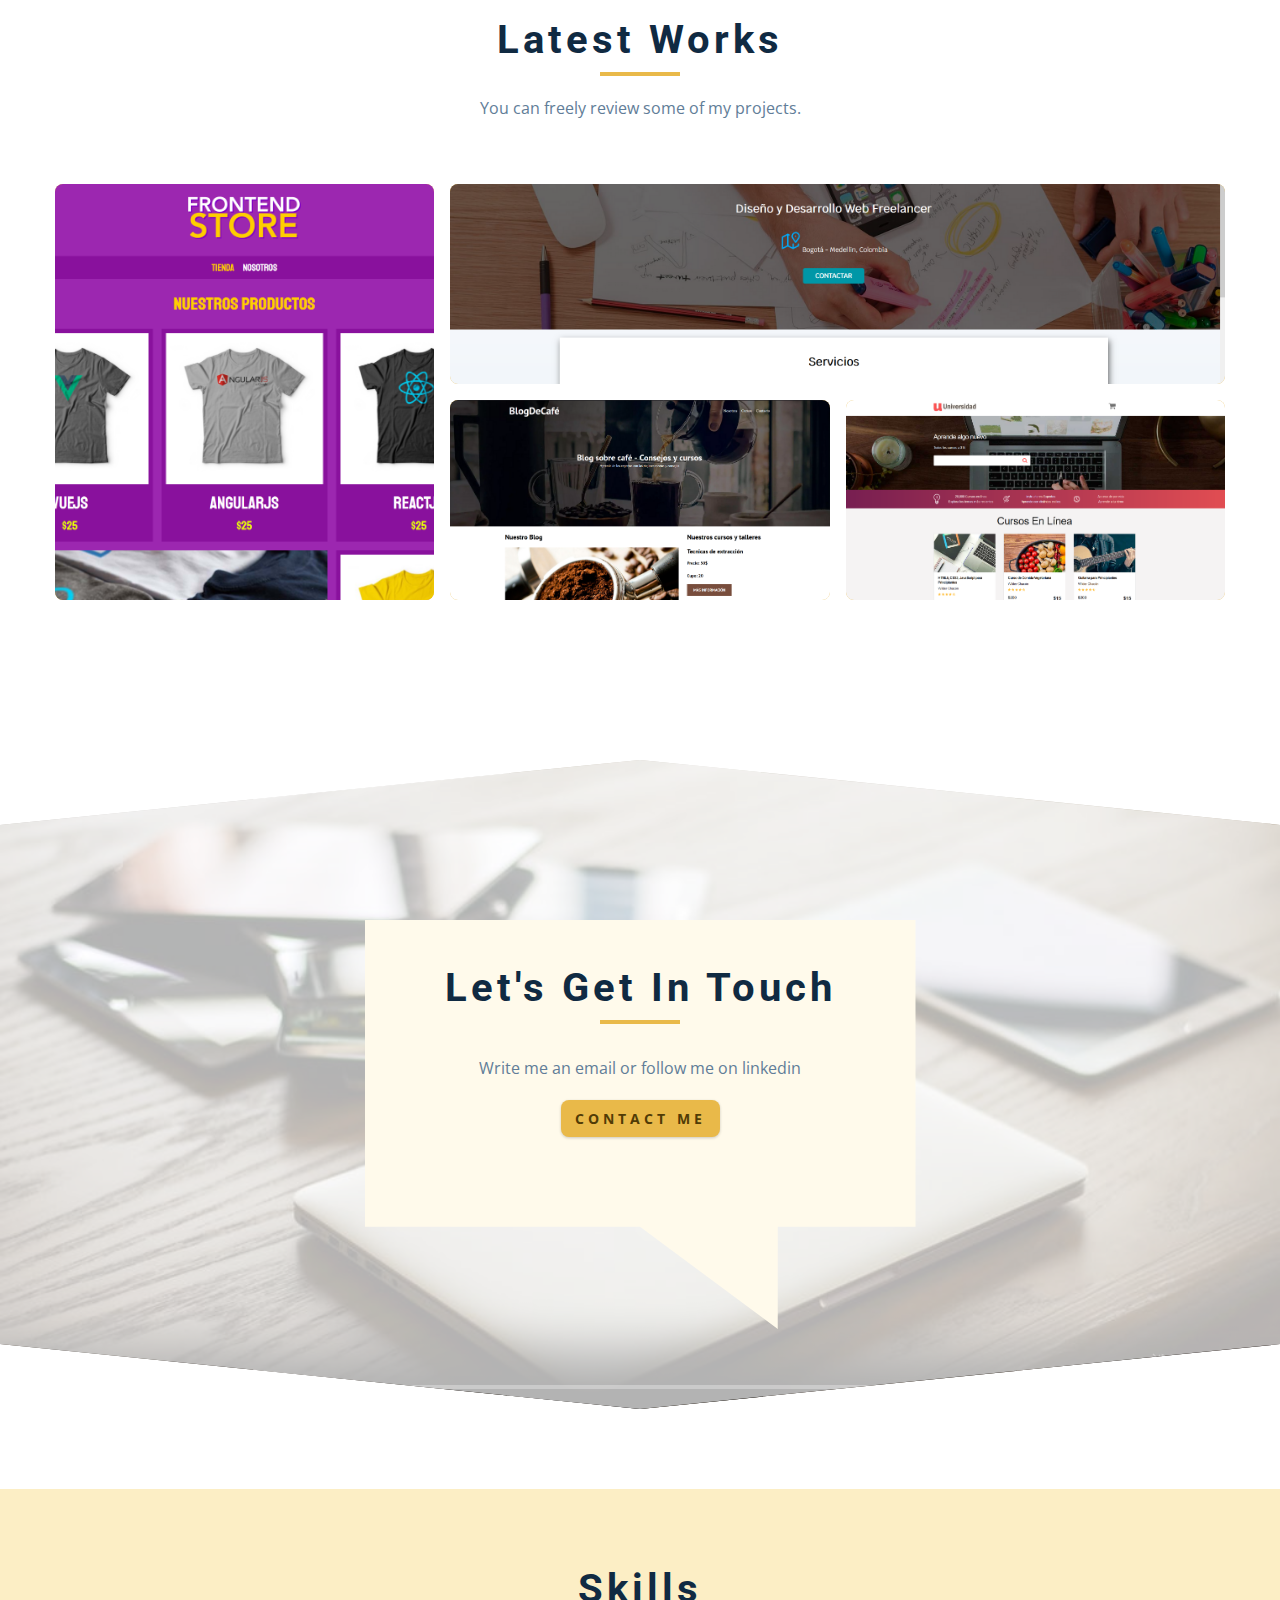
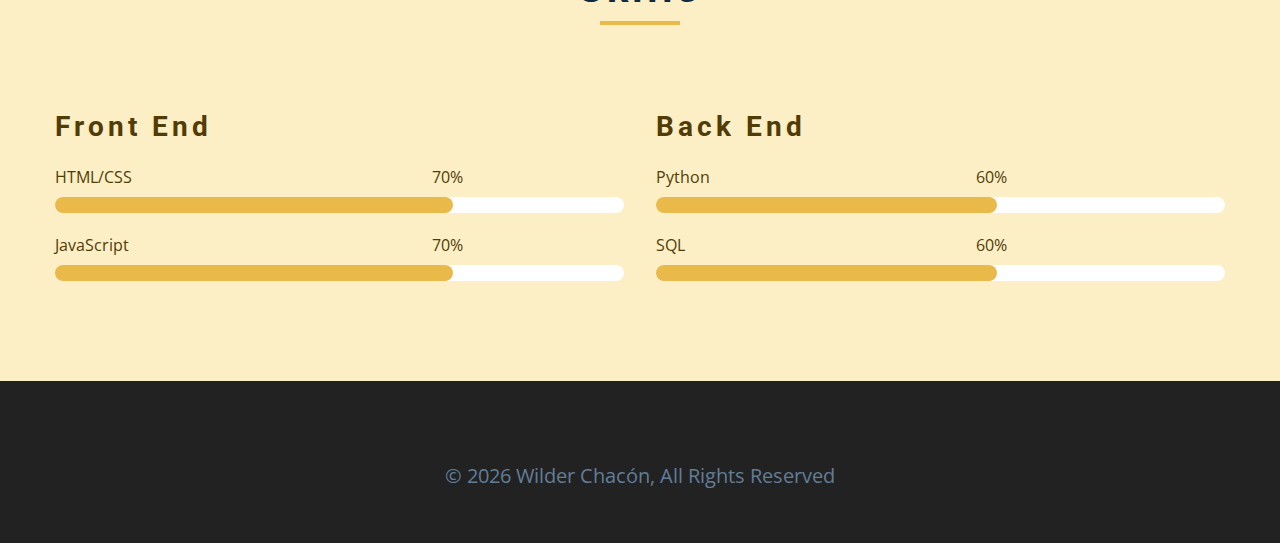
==== commit d3b43886: "actualizacion portafolio 3  10-11-2022" ====
--- a/index.html
+++ b/index.html
@@ -256,8 +256,8 @@
                 <div class="skill">
                     <p>HTML/CSS</p>
                     <div class="skill-container">
-                        <div class="skill-value"></div>
-                        <p class="skill-text">70%</p>
+                        <div class="skill-value "></div>
+                        <p class="skill-text ">70%</p>
                     </div>
                 </div>
                 <!-- end of single skill -->
@@ -265,20 +265,20 @@
                 <div class="skill">
                     <p>JavaScript</p>
                     <div class="skill-container">
-                        <div class="skill-value value-30"></div>
-                        <p class="skill-text skill-30">70%</p>
+                        <div class="skill-value value-70"></div>
+                        <p class="skill-text skill-70">70%</p>
                     </div>
                 </div>
                 <!-- end of single skill -->
-                <!-- single skill -->
+                <!-- single skill 
                 <div class="skill">
                     <p>React</p>
                     <div class="skill-container">
-                        <div class="skill-value value-0"></div>
-                        <p class="skill-text skill-0">10%</p>
-                    </div>
-                </div>
-                <!-- end of single skill -->
+                        <div class="skill-value value-10"></div>
+                        <p class="skill-text skill-10">10%</p>
+                    </div>
+                </div>
+                end of single skill -->
             </article>
             <article>
                 <h3>back end</h3>
@@ -286,8 +286,8 @@
                 <div class="skill">
                     <p>Python</p>
                     <div class="skill-container">
-                        <div class="skill-value value-70"></div>
-                        <p class="skill-text skill-70">60%</p>
+                        <div class="skill-value value-60"></div>
+                        <p class="skill-text skill-60">60%</p>
                     </div>
                 </div>
                 <!-- end of single skill -->
@@ -301,15 +301,15 @@
                 </div>
                 <!-- end of single skill -->
 
-                <!-- single skill -->
+                <!-- single skill 
                 <div class="skill">
                     <p>Node</p>
                     <div class="skill-container">
-                        <div class="skill-value value-0"></div>
-                        <p class="skill-text skill-0">10%</p>
-                    </div>
-                </div>
-                <!-- end of single skill -->
+                        <div class="skill-value value-2"></div>
+                        <p class="skill-text skill-2">20%</p>
+                    </div>
+                </div>
+                end of single skill -->
             </article>
         </div>
     </section>
